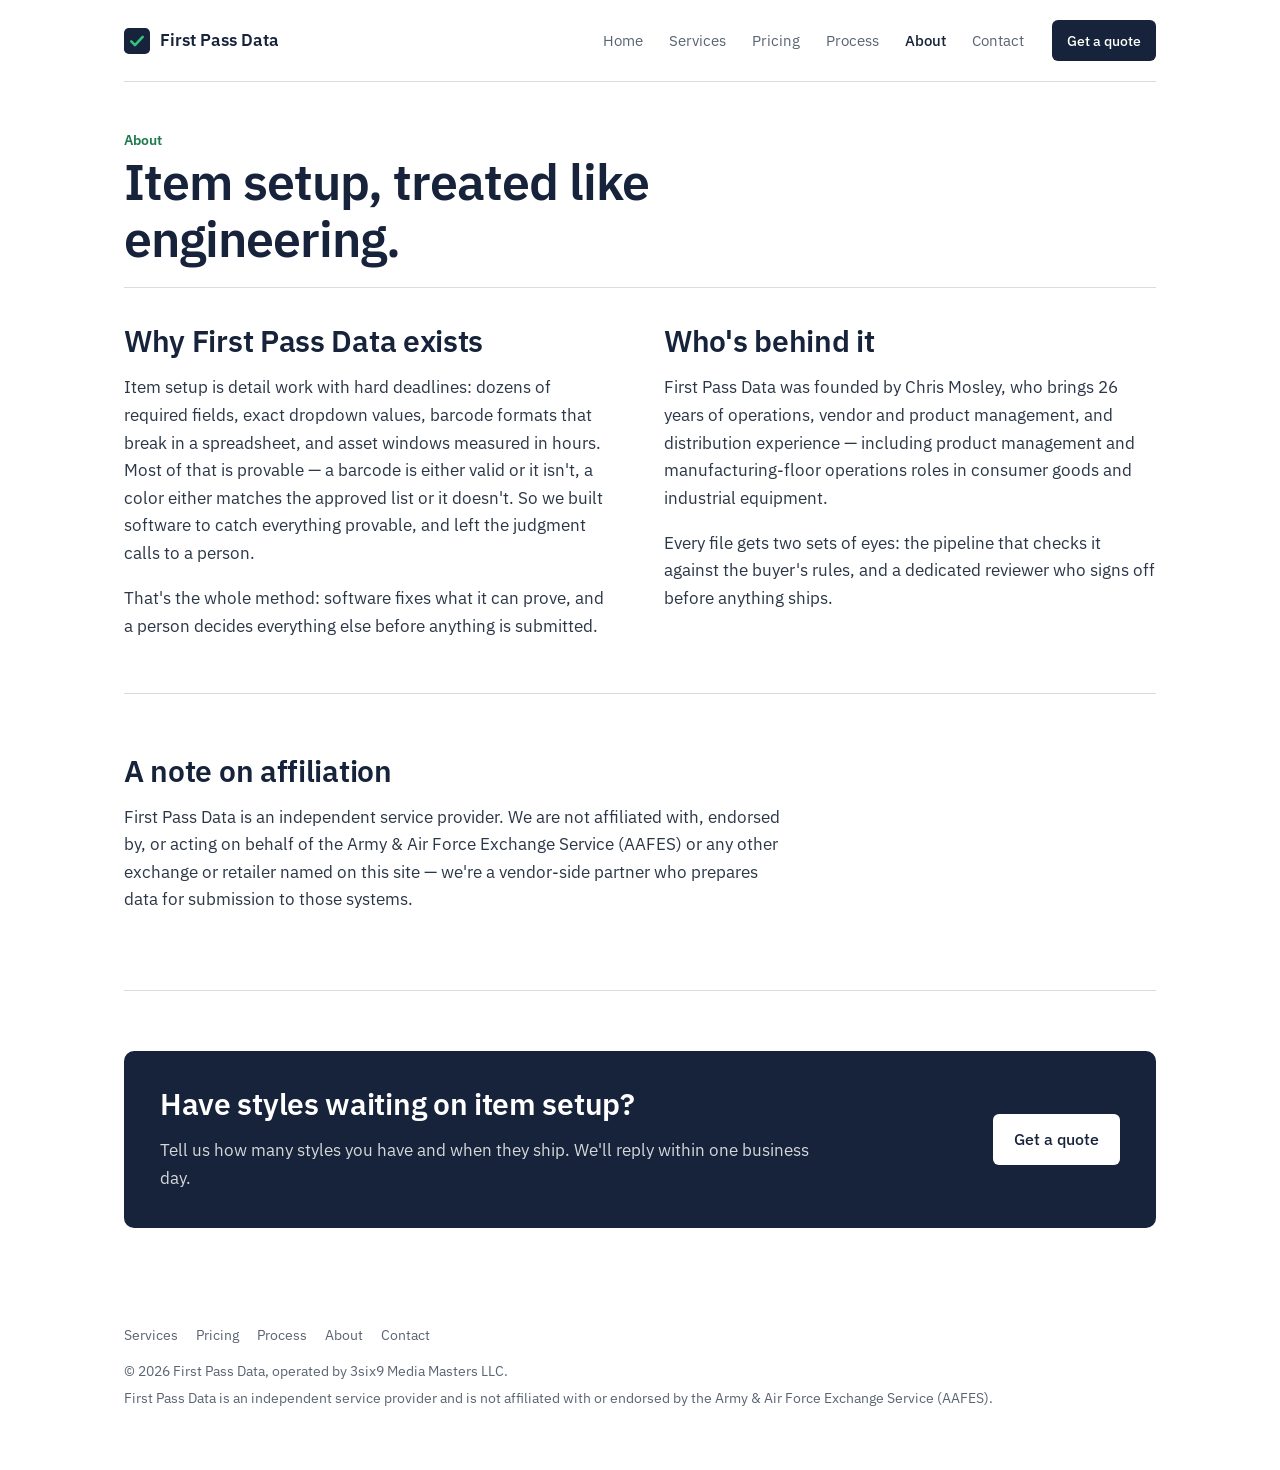
==== about.html @ 79eb2c35 "Add files via upload" ====
<!doctype html>
<html lang="en">
<head>
<meta charset="utf-8">
<meta name="viewport" content="width=device-width, initial-scale=1, viewport-fit=cover">
<title>About | First Pass Data</title>
<meta name="description" content="First Pass Data was founded on 26 years of operations and vendor management experience, treating item setup as an engineering problem: software catches what it can, a person reviews the rest.">
<link rel="canonical" href="https://firstpassdata.com/about.html">
<meta property="og:title" content="About — First Pass Data">
<meta property="og:description" content="Item setup is detail work with hard deadlines. We treat it as an engineering problem.">
<meta property="og:url" content="https://firstpassdata.com/about.html">
<meta property="og:type" content="website">
<link rel="icon" href="data:image/svg+xml,<svg xmlns='http://www.w3.org/2000/svg' viewBox='0 0 32 32'><rect width='32' height='32' rx='6' fill='%2316233A'/><path d='M9 16.5l4.5 4.5L23 11' stroke='%2334C27E' stroke-width='3.2' fill='none' stroke-linecap='round' stroke-linejoin='round'/></svg>">
<link rel="preconnect" href="https://fonts.googleapis.com">
<link rel="preconnect" href="https://fonts.gstatic.com" crossorigin>
<link href="https://fonts.googleapis.com/css2?family=IBM+Plex+Mono:wght@400;500&family=IBM+Plex+Sans:wght@400;500;600&display=swap" rel="stylesheet">
<link rel="stylesheet" href="style.css">
</head>
<body>
<div class="wrap">

<header class="site">
  <a class="logo" href="/" aria-label="First Pass Data home">
    <svg viewBox="0 0 32 32" aria-hidden="true"><rect width="32" height="32" rx="6" fill="#16233A"/><path d="M9 16.5l4.5 4.5L23 11" stroke="#34C27E" stroke-width="3.2" fill="none" stroke-linecap="round" stroke-linejoin="round"/></svg>
    First Pass Data
  </a>
  <nav class="primary" aria-label="Main">
    <a href="/">Home</a>
    <a href="/services.html">Services</a>
    <a href="/services.html#pricing">Pricing</a>
    <a href="/process.html">Process</a>
    <a href="/about.html" aria-current="page">About</a>
    <a href="/contact.html">Contact</a>
    <a class="btn primary small" href="/contact.html">Get a quote</a>
  </nav>
</header>
<nav class="mobile" aria-label="Mobile">
  <a href="/">Home</a>
  <a href="/services.html">Services</a>
    <a href="/services.html#pricing">Pricing</a>
  <a href="/process.html">Process</a>
  <a href="/about.html" aria-current="page">About</a>
  <a href="/contact.html">Contact</a>
</nav>

<main class="about">
<div class="page-head">
  <span class="eyebrow">About</span>
  <h1>Item setup, treated like engineering.</h1>
</div>

<section class="tight">
  <div class="split even">
    <div>
      <h2>Why First Pass Data exists</h2>
      <p>Item setup is detail work with hard deadlines: dozens of required fields, exact dropdown values, barcode formats that break in a spreadsheet, and asset windows measured in hours. Most of that is provable &mdash; a barcode is either valid or it isn't, a color either matches the approved list or it doesn't. So we built software to catch everything provable, and left the judgment calls to a person.</p>
      <p>That's the whole method: software fixes what it can prove, and a person decides everything else before anything is submitted.</p>
    </div>
    <div>
      <h2>Who's behind it</h2>
      <p>First Pass Data was founded by Chris Mosley, who brings 26 years of operations, vendor and product management, and distribution experience &mdash; including product management and manufacturing-floor operations roles in consumer goods and industrial equipment.</p>
      <p>Every file gets two sets of eyes: the pipeline that checks it against the buyer's rules, and a dedicated reviewer who signs off before anything ships.</p>
    </div>
  </div>
</section>

<section>
  <h2>A note on affiliation</h2>
  <p>First Pass Data is an independent service provider. We are not affiliated with, endorsed by, or acting on behalf of the Army &amp; Air Force Exchange Service (AAFES) or any other exchange or retailer named on this site &mdash; we're a vendor-side partner who prepares data for submission to those systems.</p>
</section>

<section aria-label="Get started">
  <div class="band">
    <div>
      <h2>Have styles waiting on item setup?</h2>
      <p>Tell us how many styles you have and when they ship. We'll reply within one business day.</p>
    </div>
    <a class="btn primary" href="/contact.html">Get a quote</a>
  </div>
</section>
</main>

<footer>
  <nav class="fnav" aria-label="Footer">
    <a href="/services.html">Services</a>
    <a href="/services.html#pricing">Pricing</a>
    <a href="/process.html">Process</a>
    <a href="/about.html">About</a>
    <a href="/contact.html">Contact</a>
  </nav>
  <p>&copy; 2026 First Pass Data, operated by 3six9 Media Masters LLC.</p>
  <p>First Pass Data is an independent service provider and is not affiliated with or endorsed by the Army &amp; Air Force Exchange Service (AAFES).</p>
</footer>

</div>
</body>
</html>
---- style.css ----
:root{
  --ink:#16233A; --text:#2B3647; --muted:#5A6472; --rule:#D9DDE3;
  --paper:#FFFFFF; --panel:#F3F5F7; --pass:#1F7A4D; --pass-bg:#E6F2EB;
  --flag:#9A5B0B; --flag-bg:#FBF0DC; --link:#1D4E89;
  --sans:"IBM Plex Sans",-apple-system,"Segoe UI",Roboto,Arial,sans-serif;
  --mono:"IBM Plex Mono",ui-monospace,Consolas,"Courier New",monospace;
  box-sizing:border-box;
  padding-top:env(safe-area-inset-top,0px);
  padding-bottom:env(safe-area-inset-bottom,0px);
}
@media (prefers-color-scheme:dark){
  :root:not([data-theme="light"]){
    --ink:#E8EDF4; --text:#C9D1DC; --muted:#93A0B0; --rule:#2C3746;
    --paper:#0F1722; --panel:#162131; --pass:#5CC98F; --pass-bg:#16332A;
    --flag:#E8B061; --flag-bg:#33291A; --link:#8DB8EA;
  }
}
:root[data-theme="dark"]{
  --ink:#E8EDF4; --text:#C9D1DC; --muted:#93A0B0; --rule:#2C3746;
  --paper:#0F1722; --panel:#162131; --pass:#5CC98F; --pass-bg:#16332A;
  --flag:#E8B061; --flag-bg:#33291A; --link:#8DB8EA;
}
*,*::before,*::after{box-sizing:inherit}
html{scroll-padding-top:64px}
body{margin:0;background:var(--paper);color:var(--text);font:400 1.0625rem/1.6 var(--sans);-webkit-font-smoothing:antialiased}
a{color:var(--link)}
a:focus-visible,.btn:focus-visible,summary:focus-visible{outline:3px solid var(--link);outline-offset:3px;border-radius:4px}
.wrap{max-width:1080px;margin:0 auto;padding:0 24px}

/* header / nav */
header.site{display:flex;justify-content:space-between;align-items:center;padding:20px 0;position:sticky;top:0;background:var(--paper);z-index:10;border-bottom:1px solid var(--rule)}
.logo{display:flex;align-items:center;gap:10px;color:var(--ink);text-decoration:none;font-weight:600;font-size:1.05rem}
.logo svg{width:26px;height:26px;flex:none}
nav.primary{display:flex;align-items:center;gap:26px}
nav.primary a{color:var(--muted);text-decoration:none;font-size:.95rem}
nav.primary a:hover{color:var(--ink)}
nav.primary a[aria-current="page"]{color:var(--ink);font-weight:500}
nav.primary .btn{margin-left:2px}
nav.mobile{display:none}

h1,h2,h3{color:var(--ink);line-height:1.15;margin:0}
h1{font-size:clamp(2rem,4.6vw,3.1rem);font-weight:600;letter-spacing:-.02em;max-width:18ch}
h2{font-size:clamp(1.5rem,2.8vw,1.9rem);font-weight:600;letter-spacing:-.01em;margin-bottom:14px}
h3{font-size:1.08rem;font-weight:600;margin-bottom:6px}
p{margin:0 0 1em;max-width:66ch}
.lede{font-size:1.18rem;color:var(--muted);margin-top:18px;max-width:50ch}
.eyebrow{color:var(--pass);font-weight:600;font-size:.85rem;margin-bottom:10px}

.actions{display:flex;flex-wrap:wrap;gap:12px;margin-top:26px}
.btn{display:inline-block;padding:12px 20px;border-radius:6px;font-weight:500;text-decoration:none;font-size:1rem;border:1px solid transparent}
.btn.primary{background:var(--ink);color:var(--paper)}
.btn.primary:hover{opacity:.9}
.btn.quiet{color:var(--ink);border-color:var(--rule)}
.btn.quiet:hover{border-color:var(--muted)}
.btn.small{padding:8px 14px;font-size:.9rem}

/* hero */
.hero{display:grid;grid-template-columns:1fr 1.05fr;gap:48px;align-items:center;padding:44px 0 64px}
.page-head{padding:44px 0 20px;max-width:70ch}
.page-head h1{max-width:24ch}

/* specimen (the memorable proof element) */
.specimen{background:var(--panel);border:1px solid var(--rule);border-radius:10px;padding:18px 18px 14px;overflow-x:auto}
.specimen .cap{display:flex;justify-content:space-between;font-size:.85rem;color:var(--muted);margin-bottom:10px;gap:12px}
.specimen table{width:100%;border-collapse:collapse;font:400 .82rem/1.4 var(--mono);min-width:430px}
.specimen th{text-align:left;font:500 .78rem var(--sans);color:var(--muted);padding:6px 8px;border-bottom:1px solid var(--rule)}
.specimen td{padding:9px 8px;border-bottom:1px solid var(--rule);vertical-align:top;color:var(--ink)}
.specimen tr:last-child td{border-bottom:0}
.specimen .was{color:var(--muted);text-decoration:line-through;text-decoration-color:var(--muted)}
.tag{display:inline-block;font:500 .74rem var(--sans);padding:2px 8px;border-radius:99px;white-space:nowrap}
.tag.ok{background:var(--pass-bg);color:var(--pass)}
.tag.rev{background:var(--flag-bg);color:var(--flag)}
@media (prefers-reduced-motion:no-preference){
  .specimen tbody tr{opacity:0;animation:check .45s ease-out both}
  .specimen tbody tr:nth-child(1){animation-delay:.25s}
  .specimen tbody tr:nth-child(2){animation-delay:.55s}
  .specimen tbody tr:nth-child(3){animation-delay:.85s}
  .specimen tbody tr:nth-child(4){animation-delay:1.15s}
  .specimen tbody tr:nth-child(5){animation-delay:1.45s}
  @keyframes check{from{opacity:0;transform:translateX(-6px)}to{opacity:1;transform:none}}
}
.specimen .foot{font-size:.85rem;color:var(--muted);margin-top:10px}

section{padding:60px 0;border-top:1px solid var(--rule)}
section.tight{padding:36px 0}
.split{display:grid;grid-template-columns:1fr 1.4fr;gap:48px}
.split.even{grid-template-columns:1fr 1fr}

/* numbered steps (a real sequence, so numbering is earned) */
ol.steps{list-style:none;margin:0;padding:0;counter-reset:s;display:grid;gap:26px}
ol.steps li{counter-increment:s;display:grid;grid-template-columns:40px 1fr;gap:4px 14px}
ol.steps li::before{content:counter(s);grid-row:span 2;width:32px;height:32px;border-radius:50%;border:1.5px solid var(--ink);color:var(--ink);display:grid;place-items:center;font-weight:600;font-size:.92rem}
ol.steps p{margin:0;color:var(--muted)}

/* trust strip / stat cards */
.trust{display:grid;grid-template-columns:repeat(4,minmax(0,1fr));gap:22px;margin-top:8px}
.trust div{border-left:3px solid var(--pass);padding-left:14px}
.trust h3{font-size:.98rem}
.trust p{margin:0;color:var(--muted);font-size:.92rem}

.checks{display:grid;grid-template-columns:repeat(2,minmax(0,1fr));gap:18px 40px;margin-top:8px}
.checks div{border-left:3px solid var(--pass);padding-left:14px}
.checks p{margin:0;color:var(--muted);font-size:.98rem}

.terms{display:grid;grid-template-columns:repeat(3,minmax(0,1fr));gap:32px;margin-top:10px}
.terms p{color:var(--muted);font-size:.98rem;margin:0}

/* checklist ("what to send us") */
.checklist{list-style:none;margin:8px 0 0;padding:0;display:grid;gap:10px}
.checklist li{display:grid;grid-template-columns:20px 1fr;gap:10px;color:var(--text);font-size:.98rem}
.checklist li::before{content:"";width:20px;height:20px;border-radius:5px;border:1.5px solid var(--pass);margin-top:1px}

/* service blocks */
.service{padding:26px 0;border-top:1px solid var(--rule)}
.service:first-of-type{border-top:0;padding-top:0}
.service .kicker{font:500 .82rem var(--mono);color:var(--muted);margin-bottom:4px}

/* FAQ using native details/summary — accessible, no JS needed */
.faq{margin-top:8px}
.faq details{border-top:1px solid var(--rule);padding:16px 0}
.faq details:last-child{border-bottom:1px solid var(--rule)}
.faq summary{cursor:pointer;font-weight:500;color:var(--ink);font-size:1.02rem;list-style:none;display:flex;justify-content:space-between;gap:16px;align-items:baseline}
.faq summary::-webkit-details-marker{display:none}
.faq summary::after{content:"+";color:var(--muted);font-weight:400;font-size:1.2rem}
.faq details[open] summary::after{content:"\2212"}
.faq details p{margin-top:10px;color:var(--muted)}

.about p{font-size:1.08rem}
.contact-box{background:var(--panel);border-radius:10px;padding:40px;display:grid;grid-template-columns:1.3fr 1fr;gap:32px;align-items:center}
.contact-box .addr{font-size:1rem;line-height:1.9}
.contact-box .addr a{font-weight:500}

/* intake form */
.intake{display:grid;gap:16px;max-width:640px}
.intake .row2{display:grid;grid-template-columns:1fr 1fr;gap:16px}
.field{display:grid;gap:6px}
.field label{font-size:.9rem;font-weight:500;color:var(--ink)}
.field .hint{font-size:.82rem;color:var(--muted);font-weight:400}
.field input[type=text],.field input[type=email],.field select,.field textarea{
  font:400 1rem var(--sans);color:var(--text);background:var(--paper);
  border:1px solid var(--rule);border-radius:6px;padding:10px 12px;width:100%;
}
.field textarea{resize:vertical;min-height:80px}
.field input:focus,.field select:focus,.field textarea:focus{outline:2px solid var(--link);outline-offset:1px}
.hp{position:absolute;left:-9999px}
.notice{background:var(--pass-bg);color:var(--pass);border-radius:8px;padding:14px 16px;margin-bottom:20px;font-size:.95rem}
.subcta{color:var(--muted);font-size:.88rem;margin-top:8px}

.band{background:var(--ink);color:#fff;border-radius:10px;padding:36px;display:grid;grid-template-columns:1.3fr auto;gap:24px;align-items:center}
.band h2,.band p{color:#fff}
.band p{opacity:.82;margin:6px 0 0}
.band .btn.primary{background:#fff;color:var(--ink)}

footer{padding:36px 0 56px;color:var(--muted);font-size:.88rem}
footer .fnav{display:flex;gap:18px;margin-bottom:14px;flex-wrap:wrap}
footer .fnav a{color:var(--muted);text-decoration:none}
footer .fnav a:hover{color:var(--ink)}
footer p{max-width:none;margin:.3em 0}

@media (max-width:860px){
  .hero,.split,.split.even,.contact-box,.band{grid-template-columns:1fr;gap:32px}
  .intake .row2{grid-template-columns:1fr}
  .terms,.trust{grid-template-columns:1fr 1fr}
  .hero{padding-top:20px}
  nav.primary{display:none}
  nav.mobile{display:flex;gap:16px;overflow-x:auto;padding:0 0 14px;margin-top:-6px;border-bottom:1px solid var(--rule)}
  nav.mobile a{color:var(--muted);text-decoration:none;font-size:.92rem;white-space:nowrap;flex:none}
  nav.mobile a[aria-current="page"]{color:var(--ink);font-weight:500}
}
@media (max-width:560px){
  .checks,.terms,.trust{grid-template-columns:1fr}
  .contact-box{padding:26px}
  section{padding:44px 0}
}
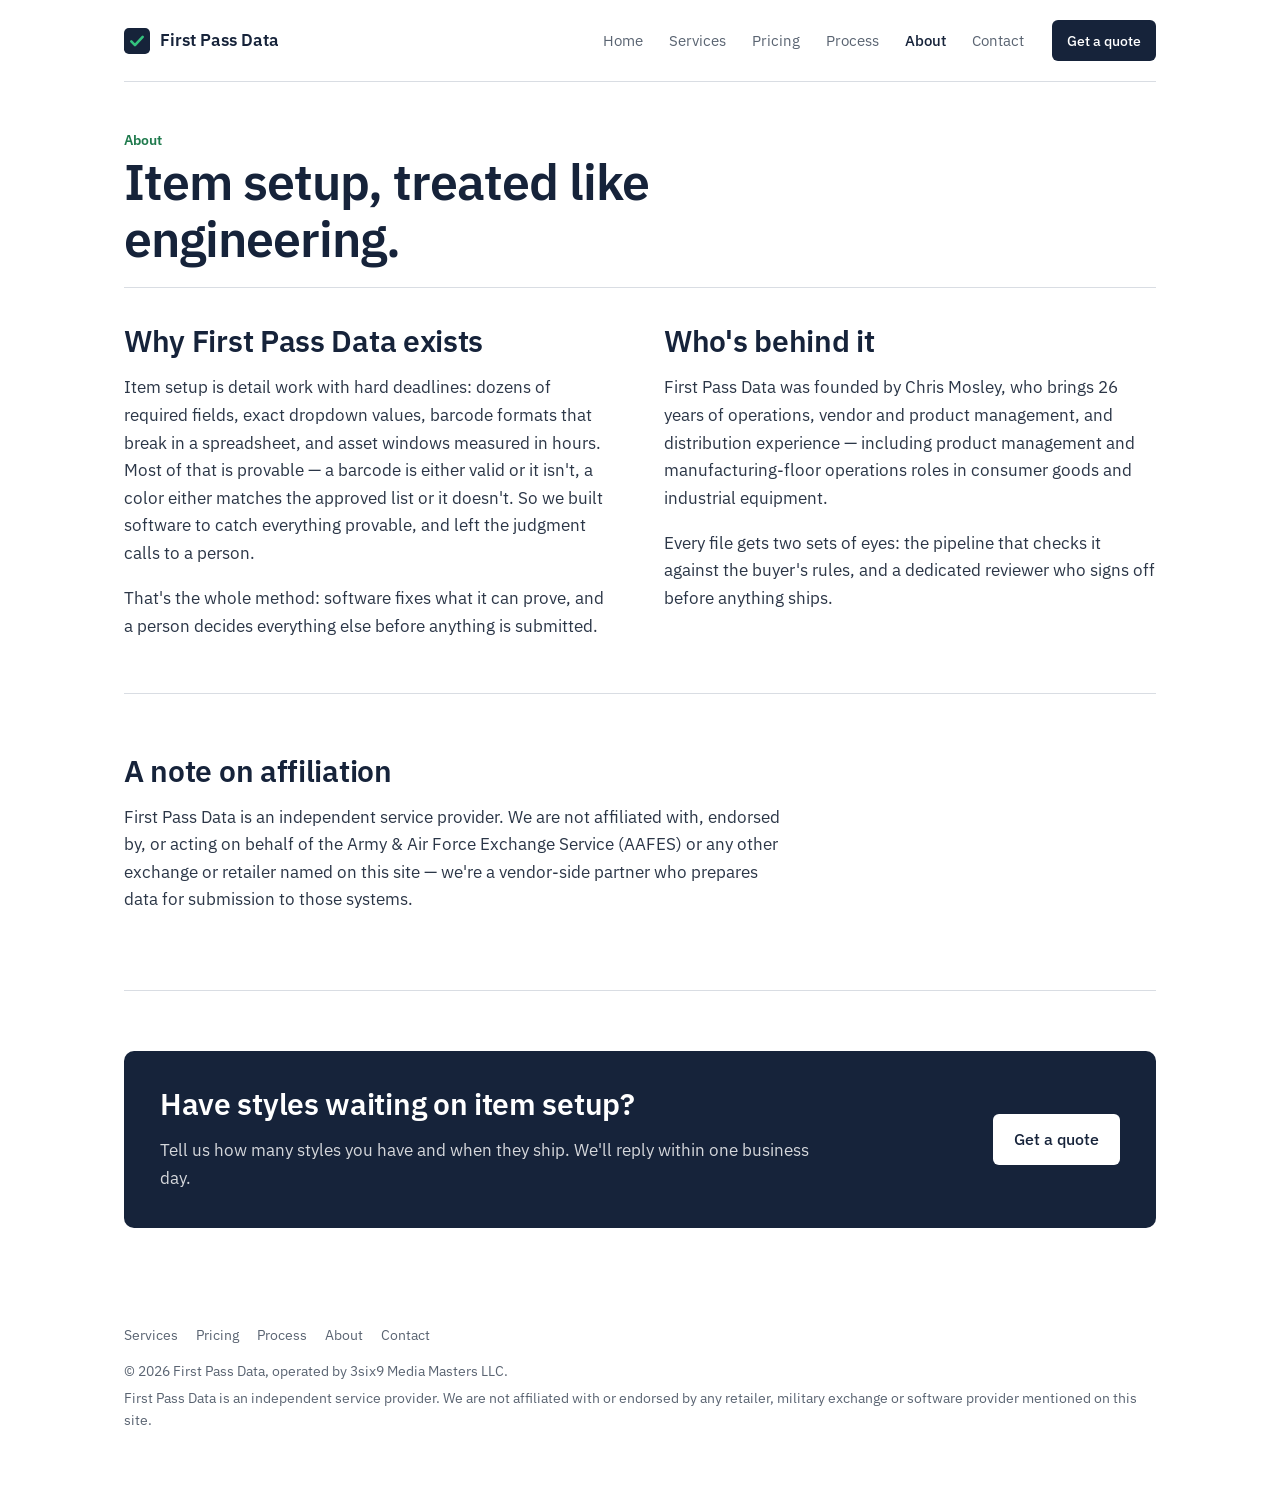
==== commit c0e16c76: "Update to footer" ====
--- a/about.html
+++ b/about.html
@@ -89,7 +89,7 @@
     <a href="/contact.html">Contact</a>
   </nav>
   <p>&copy; 2026 First Pass Data, operated by 3six9 Media Masters LLC.</p>
-  <p>First Pass Data is an independent service provider and is not affiliated with or endorsed by the Army &amp; Air Force Exchange Service (AAFES).</p>
+  <p>First Pass Data is an independent service provider. We are not affiliated with or endorsed by any retailer, military exchange or software provider mentioned on this site.</p>
 </footer>
 
 </div>
--- a/style.css
+++ b/style.css
@@ -70,15 +70,16 @@
 .tag{display:inline-block;font:500 .74rem var(--sans);padding:2px 8px;border-radius:99px;white-space:nowrap}
 .tag.ok{background:var(--pass-bg);color:var(--pass)}
 .tag.rev{background:var(--flag-bg);color:var(--flag)}
-@media (prefers-reduced-motion:no-preference){
-  .specimen tbody tr{opacity:0;animation:check .45s ease-out both}
-  .specimen tbody tr:nth-child(1){animation-delay:.25s}
-  .specimen tbody tr:nth-child(2){animation-delay:.55s}
-  .specimen tbody tr:nth-child(3){animation-delay:.85s}
-  .specimen tbody tr:nth-child(4){animation-delay:1.15s}
-  .specimen tbody tr:nth-child(5){animation-delay:1.45s}
-  @keyframes check{from{opacity:0;transform:translateX(-6px)}to{opacity:1;transform:none}}
-}
+/* hero check run: rows wait, get checked one at a time, then show the fix */
+.specimen tbody tr td{transition:background-color .25s,color .25s}
+.specimen tbody tr.queued td:nth-child(3){color:var(--muted)}
+.specimen tbody tr.queued .tag,.specimen tbody tr.checking .tag{visibility:hidden}
+.specimen tbody tr.checking td{background:var(--paper)}
+.specimen tbody tr.checking td:first-child{box-shadow:inset 3px 0 0 var(--link)}
+.specimen tbody tr.done .tag{animation:stamp .3s ease-out}
+@keyframes stamp{from{transform:scale(.8);opacity:0}to{transform:none;opacity:1}}
+.run-status{display:flex;justify-content:space-between;align-items:baseline;gap:12px;font-size:.85rem;color:var(--ink);margin-top:10px;min-height:1.4em}
+.linkbtn{background:none;border:0;padding:0;font:inherit;font-size:.85rem;color:var(--link);text-decoration:underline;cursor:pointer}
 .specimen .foot{font-size:.85rem;color:var(--muted);margin-top:10px}
 
 section{padding:60px 0;border-top:1px solid var(--rule)}
@@ -113,7 +114,6 @@
 /* service blocks */
 .service{padding:26px 0;border-top:1px solid var(--rule)}
 .service:first-of-type{border-top:0;padding-top:0}
-.service .kicker{font:500 .82rem var(--mono);color:var(--muted);margin-bottom:4px}
 
 /* FAQ using native details/summary — accessible, no JS needed */
 .faq{margin-top:8px}
@@ -136,6 +136,12 @@
 .field{display:grid;gap:6px}
 .field label{font-size:.9rem;font-weight:500;color:var(--ink)}
 .field .hint{font-size:.82rem;color:var(--muted);font-weight:400}
+.field .note{font-size:.82rem;color:var(--muted);margin:0;line-height:1.4}
+.alt-contact{margin-top:22px;padding:16px 18px;border:1px solid var(--rule);border-radius:8px;font-size:.93rem}
+.alt-contact p{margin:0 0 8px}
+.alt-contact p:last-child{margin-bottom:0}
+.notice p{margin:0 0 6px}
+.notice p:last-child{margin-bottom:0}
 .field input[type=text],.field input[type=email],.field select,.field textarea{
   font:400 1rem var(--sans);color:var(--text);background:var(--paper);
   border:1px solid var(--rule);border-radius:6px;padding:10px 12px;width:100%;
@@ -146,10 +152,10 @@
 .notice{background:var(--pass-bg);color:var(--pass);border-radius:8px;padding:14px 16px;margin-bottom:20px;font-size:.95rem}
 .subcta{color:var(--muted);font-size:.88rem;margin-top:8px}
 
-.band{background:var(--ink);color:#fff;border-radius:10px;padding:36px;display:grid;grid-template-columns:1.3fr auto;gap:24px;align-items:center}
+.band{background:#16233A;color:#fff;border-radius:10px;padding:36px;display:grid;grid-template-columns:1.3fr auto;gap:24px;align-items:center}
 .band h2,.band p{color:#fff}
 .band p{opacity:.82;margin:6px 0 0}
-.band .btn.primary{background:#fff;color:var(--ink)}
+.band .btn.primary{background:#fff;color:#16233A}
 
 footer{padding:36px 0 56px;color:var(--muted);font-size:.88rem}
 footer .fnav{display:flex;gap:18px;margin-bottom:14px;flex-wrap:wrap}
@@ -172,3 +178,110 @@
   .contact-box{padding:26px}
   section{padding:44px 0}
 }
+
+/* barcode checker */
+.checker{background:var(--panel);border:1px solid var(--rule);border-radius:10px;padding:18px}
+.checker label{display:block;font-weight:500;font-size:.92rem;color:var(--ink);margin-bottom:6px}
+.checker textarea{width:100%;font:400 .9rem/1.5 var(--mono);color:var(--ink);background:var(--paper);border:1px solid var(--rule);border-radius:6px;padding:10px 12px;resize:vertical}
+.checker textarea:focus{outline:3px solid var(--link);outline-offset:1px}
+.checker-actions{display:flex;flex-wrap:wrap;align-items:center;gap:16px;margin-top:12px}
+.checker-sum{margin:18px 0 8px;font-weight:500;color:var(--ink)}
+.checker-table{overflow-x:auto;max-height:440px;overflow-y:auto;border-top:1px solid var(--rule)}
+.checker table{width:100%;border-collapse:collapse;font:400 .82rem/1.4 var(--mono);min-width:420px}
+.checker th{text-align:left;font:500 .78rem var(--sans);color:var(--muted);padding:6px 8px;border-bottom:1px solid var(--rule);position:sticky;top:0;background:var(--panel)}
+.checker td{padding:8px;border-bottom:1px solid var(--rule);vertical-align:top;color:var(--ink)}
+.checker td.was{color:var(--muted)}
+.checker .tag{white-space:normal}
+.checker-cta{margin:14px 0 0;font-size:.95rem}
+.muted-note{color:var(--muted);font-size:.9rem}
+button.btn{cursor:pointer;font-family:inherit}
+button.btn.quiet{background:transparent}
+.checker td:not(:last-child){white-space:nowrap}
+.checker .tag{border-radius:6px}
+.split>*,.hero>*{min-width:0}
+
+/* services: each service shows a small proof beside it */
+.service{display:grid;grid-template-columns:1fr 1.05fr;gap:40px;align-items:start}
+.service .svc-text h2{margin-top:0}
+.proof.specimen{margin:0;padding:14px 14px 8px}
+.proof.specimen table{min-width:360px}
+
+/* process: one example batch moving through the steps */
+.example-note{color:var(--muted);font-size:.95rem;margin:0 0 22px}
+ol.steps.worked li{grid-template-rows:auto 1fr;grid-template-columns:40px 1fr minmax(240px,300px);gap:4px 14px 4px 32px;column-gap:28px}
+ol.steps.worked .ledger{grid-column:3;grid-row:1 / span 2}
+.ledger .bar{display:flex;height:10px;border-radius:5px;overflow:hidden;background:var(--rule)}
+.ledger .bar span{display:block;height:100%}
+.b-done{background:var(--pass)}
+.b-open{background:var(--flag)}
+.b-todo{background:var(--rule)}
+.ledger .keys{display:flex;flex-wrap:wrap;gap:4px 14px;margin:8px 0 4px;font:500 .82rem var(--mono);color:var(--ink)}
+.ledger .k.done{color:var(--pass)}
+.ledger .k.open{color:var(--flag)}
+.ledger .k.todo{color:var(--muted)}
+.ledger p{margin:0;font-size:.9rem;color:var(--muted)}
+@media (max-width:820px){
+  .service{grid-template-columns:1fr;gap:18px}
+  ol.steps.worked li{grid-template-columns:40px 1fr}
+  ol.steps.worked .ledger{grid-column:2;grid-row:auto;margin-top:10px}
+}
+
+/* hero: give the check table more room so it fits without scrolling */
+.hero{grid-template-columns:minmax(0,.82fr) minmax(0,1.18fr);gap:40px}
+.specimen{padding:18px 16px 14px}
+.specimen table{min-width:0}
+.specimen td,.specimen th{padding-left:6px;padding-right:6px}
+.specimen td:last-child{white-space:nowrap}
+@media (max-width:860px){ .specimen table{min-width:430px} }
+@media (min-width:861px) and (max-width:1100px){ .specimen td:last-child{white-space:normal} .specimen .tag{white-space:normal;border-radius:6px} }
+
+/* sample validation report */
+.report-note{color:var(--muted);font-size:.92rem;margin-top:10px}
+.report{border:1px solid var(--rule);border-radius:10px;padding:28px 32px;margin:8px 0 48px;background:var(--panel)}
+.report-top{display:flex;justify-content:space-between;align-items:flex-start;gap:16px;border-bottom:2px solid var(--ink);padding-bottom:14px}
+.report-top h2{margin:0}
+.report-sub{margin:4px 0 0;color:var(--muted)}
+.report-meta{display:grid;grid-template-columns:repeat(auto-fit,minmax(170px,1fr));gap:12px 24px;margin:18px 0 6px}
+.report-meta dt{font-size:.8rem;color:var(--muted)}
+.report-meta dd{margin:2px 0 0;color:var(--ink);font-size:.95rem}
+.mono{font-family:var(--mono);font-size:.88em}
+.r-sec{border-top:1px solid var(--rule);padding:22px 0 6px}
+.r-sec:first-of-type{border-top:0}
+.r-sec h3{margin:0 0 12px;font-size:1.08rem}
+.r-count{font-weight:400;color:var(--muted);font-size:.88rem;margin-left:8px}
+.r-big{font-size:1.1rem;color:var(--ink);margin:0 0 10px}
+.r-result .bar{display:flex;height:10px;border-radius:5px;overflow:hidden;background:var(--rule);max-width:520px}
+.r-counts{max-width:520px;margin-top:14px}
+.r-scroll{overflow-x:auto}
+.r-table{width:100%;border-collapse:collapse;font-size:.9rem}
+.r-table th{text-align:left;font-weight:500;font-size:.8rem;color:var(--muted);padding:6px 10px;border-bottom:1px solid var(--rule);vertical-align:bottom}
+.r-table td{padding:8px 10px;border-bottom:1px solid var(--rule);color:var(--ink);vertical-align:top}
+.r-table .num{text-align:right;font-family:var(--mono);font-size:.86rem;white-space:nowrap}
+.r-table.mono-cells td{font-family:var(--mono);font-size:.8rem;white-space:nowrap}
+.r-table.mono-cells td:last-child{font-family:var(--sans)}
+.r-table .was{color:var(--muted)}
+.r-time td:first-child{width:170px;color:var(--muted);white-space:nowrap}
+.r-foot{color:var(--muted);font-size:.88rem;margin:10px 0 0}
+.r-foot.top{margin:-4px 0 10px}
+.tag.you{background:var(--rule);color:var(--ink)}
+.r-questions{margin:0;padding-left:20px}
+.r-questions li{margin-bottom:12px}
+.r-questions p{margin:0}
+.r-questions .q{color:var(--ink)}
+.r-questions .a{color:var(--pass);font-size:.92rem;margin-top:2px}
+.r-sign{border-top:2px solid var(--ink);margin-top:18px;padding-top:12px;font-size:.9rem;color:var(--muted)}
+.r-sign p{margin:0}
+@media (max-width:560px){ .report{padding:20px 16px} }
+@media print{
+  header.site,nav.mobile,footer,.no-print,.page-head .lede,[aria-label="Get started"]{display:none!important}
+  .report{border:0;padding:0;background:#fff}
+  body{background:#fff}
+}
+.report-meta dd{overflow-wrap:anywhere}
+.r-table th.num{font-family:var(--sans);font-size:.8rem;text-align:right}
+@media print{
+  :root,:root:not([data-theme="light"]){--ink:#16233A;--text:#2B3647;--muted:#5A6472;--rule:#D9DDE3;--paper:#fff;--panel:#fff;--pass:#1F7A4D;--pass-bg:#E6F2EB;--flag:#9A5B0B;--flag-bg:#FBF0DC;--link:#1D4E89}
+  .page-head{padding-top:0}
+  .r-sec{break-inside:avoid}
+  *{-webkit-print-color-adjust:exact;print-color-adjust:exact}
+}
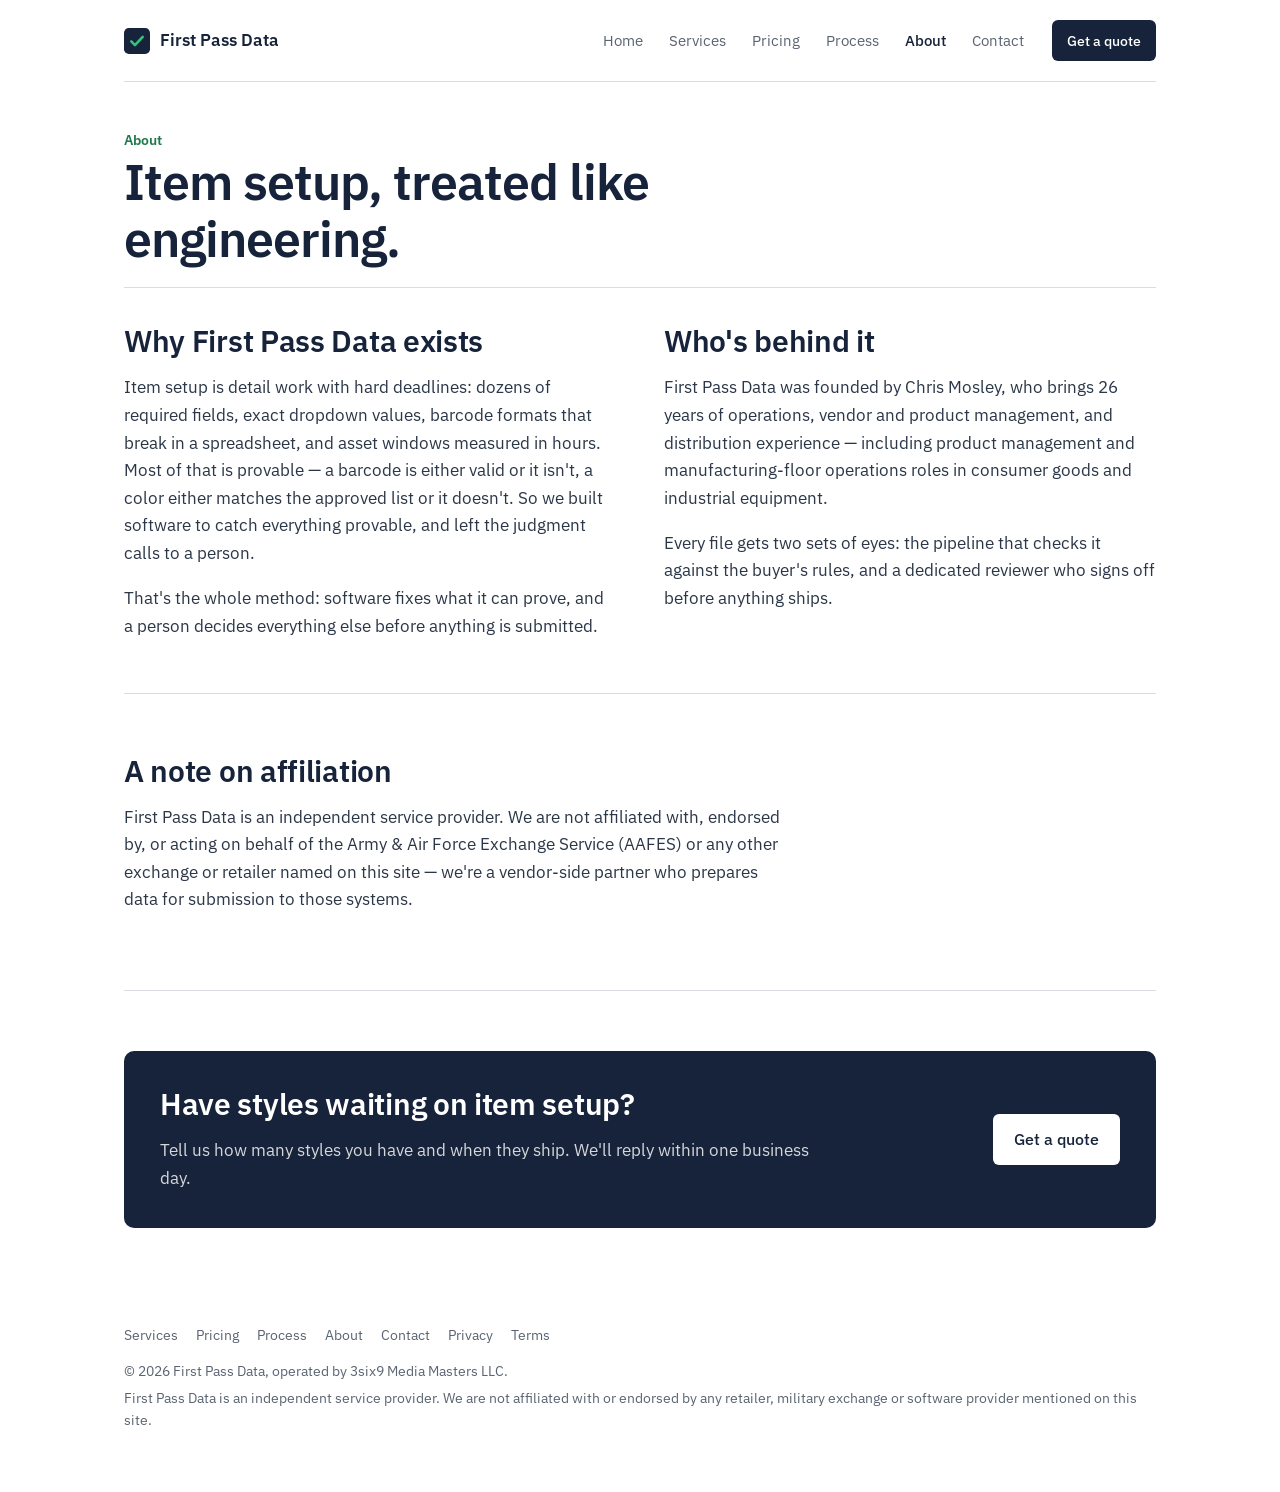
==== commit 181c3a6f: "Privacy and Terms pages, linked in every footer Stripe shows a business's policy links on its paymen" ====
--- a/about.html
+++ b/about.html
@@ -87,6 +87,8 @@
     <a href="/process.html">Process</a>
     <a href="/about.html">About</a>
     <a href="/contact.html">Contact</a>
+    <a href="/privacy.html">Privacy</a>
+    <a href="/terms.html">Terms</a>
   </nav>
   <p>&copy; 2026 First Pass Data, operated by 3six9 Media Masters LLC.</p>
   <p>First Pass Data is an independent service provider. We are not affiliated with or endorsed by any retailer, military exchange or software provider mentioned on this site.</p>
--- a/style.css
+++ b/style.css
@@ -105,6 +105,7 @@
 
 .terms{display:grid;grid-template-columns:repeat(3,minmax(0,1fr));gap:32px;margin-top:10px}
 .terms p{color:var(--muted);font-size:.98rem;margin:0}
+.fine{color:var(--muted);font-size:.92rem;max-width:72ch}
 
 /* checklist ("what to send us") */
 .checklist{list-style:none;margin:8px 0 0;padding:0;display:grid;gap:10px}
@@ -126,6 +127,7 @@
 .faq details p{margin-top:10px;color:var(--muted)}
 
 .about p{font-size:1.08rem}
+.policy ul{max-width:66ch;padding-left:1.2em} .policy li{margin-bottom:.5em}
 .contact-box{background:var(--panel);border-radius:10px;padding:40px;display:grid;grid-template-columns:1.3fr 1fr;gap:32px;align-items:center}
 .contact-box .addr{font-size:1rem;line-height:1.9}
 .contact-box .addr a{font-weight:500}
@@ -133,7 +135,12 @@
 /* intake form */
 .intake{display:grid;gap:16px;max-width:640px}
 .intake .row2{display:grid;grid-template-columns:1fr 1fr;gap:16px}
-.field{display:grid;gap:6px}
+.intake .sec{border:1px solid var(--rule);border-radius:10px;padding:16px 18px 18px;margin:0;display:grid;gap:14px;min-width:0}
+.intake .sec legend{font-weight:600;color:var(--ink);padding:0 6px;font-size:1rem}
+.intake .sec legend span{display:inline-grid;place-items:center;width:22px;height:22px;border-radius:50%;
+  background:var(--pass-bg);color:var(--pass);font-size:.8rem;margin-right:6px}
+.intake .sec > .note{font-size:.82rem;color:var(--muted);margin:-6px 0 0;line-height:1.4}
+.field{display:grid;gap:6px;align-content:start}
 .field label{font-size:.9rem;font-weight:500;color:var(--ink)}
 .field .hint{font-size:.82rem;color:var(--muted);font-weight:400}
 .field .note{font-size:.82rem;color:var(--muted);margin:0;line-height:1.4}
@@ -147,6 +154,10 @@
   border:1px solid var(--rule);border-radius:6px;padding:10px 12px;width:100%;
 }
 .field textarea{resize:vertical;min-height:80px}
+.field .checks{display:grid;grid-template-columns:1fr;gap:6px;margin:2px 0 0}
+.field .checks label{display:flex;gap:8px;align-items:flex-start;font-weight:400;color:var(--text);cursor:pointer}
+.field .checks input{margin-top:3px;accent-color:var(--pass)}
+.field .err{font-size:.85rem;color:var(--flag);background:var(--flag-bg);border-radius:6px;padding:6px 10px;margin:0}
 .field input:focus,.field select:focus,.field textarea:focus{outline:2px solid var(--link);outline-offset:1px}
 .hp{position:absolute;left:-9999px}
 .notice{background:var(--pass-bg);color:var(--pass);border-radius:8px;padding:14px 16px;margin-bottom:20px;font-size:.95rem}
@@ -227,7 +238,7 @@
 }
 
 /* hero: give the check table more room so it fits without scrolling */
-.hero{grid-template-columns:minmax(0,.82fr) minmax(0,1.18fr);gap:40px}
+@media (min-width:861px){ .hero{grid-template-columns:minmax(0,.82fr) minmax(0,1.18fr);gap:40px} }
 .specimen{padding:18px 16px 14px}
 .specimen table{min-width:0}
 .specimen td,.specimen th{padding-left:6px;padding-right:6px}
@@ -285,3 +296,8 @@
   .r-sec{break-inside:avoid}
   *{-webkit-print-color-adjust:exact;print-color-adjust:exact}
 }
+/* mobile menu: hide the scrollbar and fit all links on common phone widths */
+nav.mobile{scrollbar-width:none}
+nav.mobile::-webkit-scrollbar{display:none}
+@media (max-width:420px){ nav.mobile{gap:12px} nav.mobile a{font-size:.86rem} }
+@media (max-width:860px){ .hero .specimen{margin:0;width:auto;max-width:none} nav.mobile{margin-top:8px} }
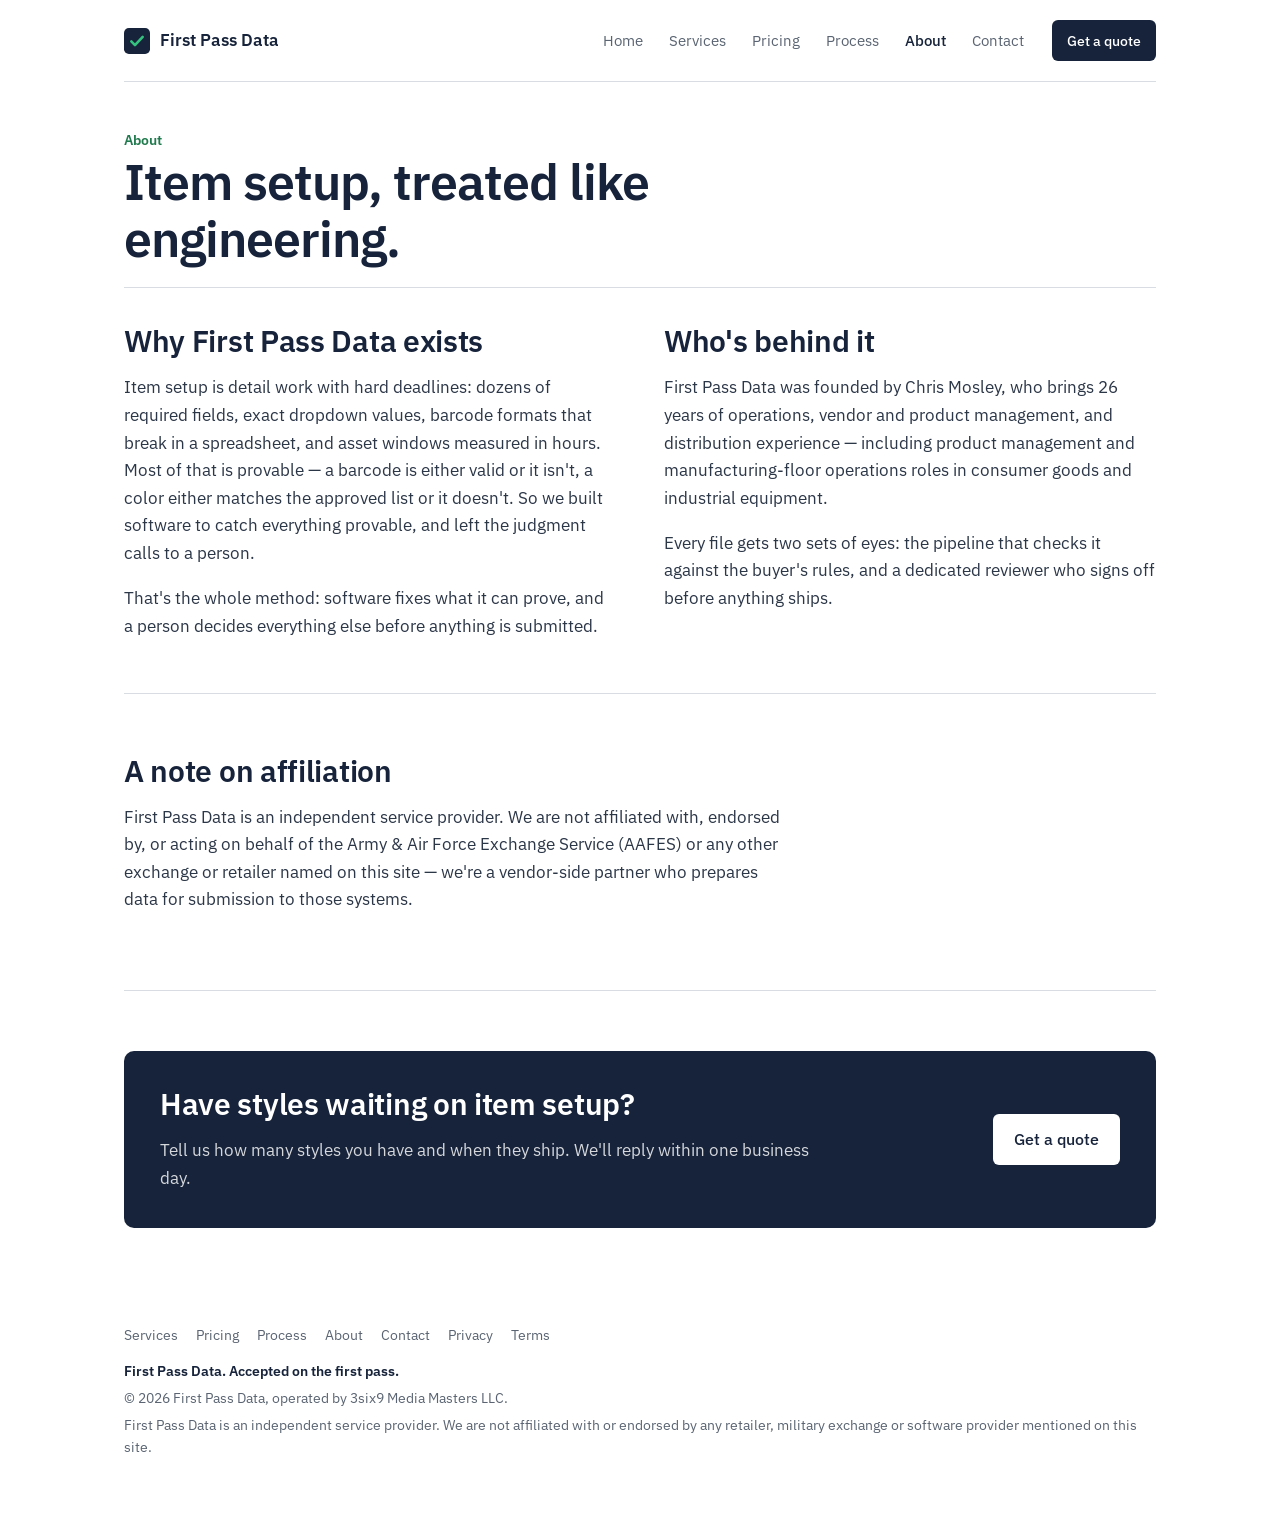
==== commit fce92be5: "Tagline "Accepted on the first pass." in every page's footer Co-Authored-By: Claude Opus 5.5 <norepl" ====
--- a/about.html
+++ b/about.html
@@ -90,6 +90,7 @@
     <a href="/privacy.html">Privacy</a>
     <a href="/terms.html">Terms</a>
   </nav>
+  <p class="tagline">First Pass Data. Accepted on the first pass.</p>
   <p>&copy; 2026 First Pass Data, operated by 3six9 Media Masters LLC.</p>
   <p>First Pass Data is an independent service provider. We are not affiliated with or endorsed by any retailer, military exchange or software provider mentioned on this site.</p>
 </footer>
--- a/style.css
+++ b/style.css
@@ -173,6 +173,7 @@
 footer .fnav a{color:var(--muted);text-decoration:none}
 footer .fnav a:hover{color:var(--ink)}
 footer p{max-width:none;margin:.3em 0}
+footer .tagline{color:var(--ink);font-weight:600}
 
 @media (max-width:860px){
   .hero,.split,.split.even,.contact-box,.band{grid-template-columns:1fr;gap:32px}
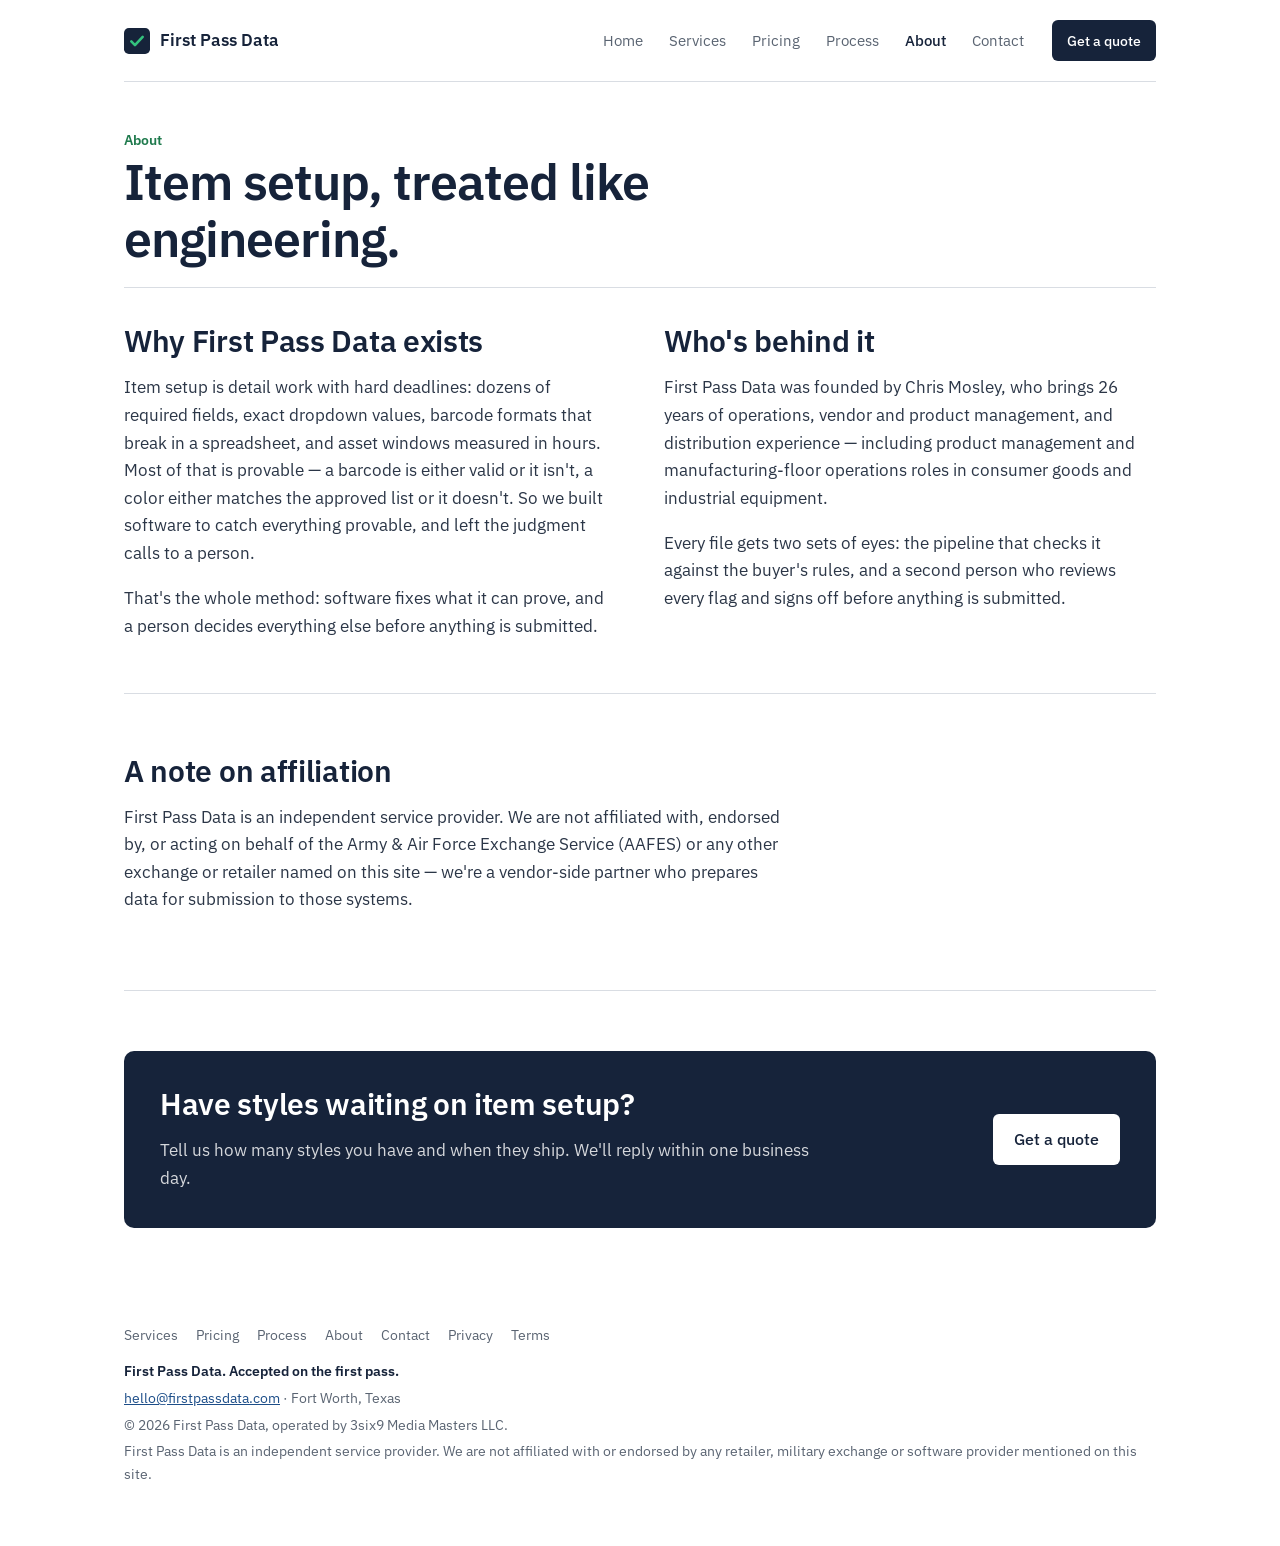
==== commit 86e40e9d: "Match the site to the app's quote and SOW (Oct 19 audit) Must fix: Privacy no longer says "call us" " ====
--- a/about.html
+++ b/about.html
@@ -17,6 +17,7 @@
 <link rel="stylesheet" href="style.css">
 </head>
 <body>
+<a class="skip" href="#main">Skip to content</a>
 <div class="wrap">
 
 <header class="site">
@@ -43,7 +44,7 @@
   <a href="/contact.html">Contact</a>
 </nav>
 
-<main class="about">
+<main id="main" class="about">
 <div class="page-head">
   <span class="eyebrow">About</span>
   <h1>Item setup, treated like engineering.</h1>
@@ -59,7 +60,7 @@
     <div>
       <h2>Who's behind it</h2>
       <p>First Pass Data was founded by Chris Mosley, who brings 26 years of operations, vendor and product management, and distribution experience &mdash; including product management and manufacturing-floor operations roles in consumer goods and industrial equipment.</p>
-      <p>Every file gets two sets of eyes: the pipeline that checks it against the buyer's rules, and a dedicated reviewer who signs off before anything ships.</p>
+      <p>Every file gets two sets of eyes: the pipeline that checks it against the buyer's rules, and a second person who reviews every flag and signs off before anything is submitted.</p>
     </div>
   </div>
 </section>
@@ -91,6 +92,7 @@
     <a href="/terms.html">Terms</a>
   </nav>
   <p class="tagline">First Pass Data. Accepted on the first pass.</p>
+  <p><a href="mailto:hello@firstpassdata.com">hello@firstpassdata.com</a> &middot; Fort Worth, Texas</p>
   <p>&copy; 2026 First Pass Data, operated by 3six9 Media Masters LLC.</p>
   <p>First Pass Data is an independent service provider. We are not affiliated with or endorsed by any retailer, military exchange or software provider mentioned on this site.</p>
 </footer>
--- a/style.css
+++ b/style.css
@@ -106,6 +106,13 @@
 .terms{display:grid;grid-template-columns:repeat(3,minmax(0,1fr));gap:32px;margin-top:10px}
 .terms p{color:var(--muted);font-size:.98rem;margin:0}
 .fine{color:var(--muted);font-size:.92rem;max-width:72ch}
+.plans-wrap{overflow-x:auto;margin-top:8px}
+.plans{width:100%;border-collapse:collapse;min-width:600px;font-size:.95rem}
+.plans th,.plans td{text-align:left;padding:10px 12px;border-bottom:1px solid var(--rule);vertical-align:top}
+.plans thead th{color:var(--ink);font-weight:600;border-bottom:2px solid var(--ink)}
+.plans thead th span{display:block;font-weight:700;color:var(--pass)}
+.plans tbody th{color:var(--ink);font-weight:600;white-space:nowrap}
+.plans td{color:var(--muted)}
 
 /* checklist ("what to send us") */
 .checklist{list-style:none;margin:8px 0 0;padding:0;display:grid;gap:10px}
@@ -302,3 +309,5 @@
 nav.mobile::-webkit-scrollbar{display:none}
 @media (max-width:420px){ nav.mobile{gap:12px} nav.mobile a{font-size:.86rem} }
 @media (max-width:860px){ .hero .specimen{margin:0;width:auto;max-width:none} nav.mobile{margin-top:8px} }
+.skip{position:absolute;left:-9999px;top:8px;z-index:100;background:var(--paper);color:var(--ink);padding:8px 14px;outline:3px solid var(--link);border-radius:6px}
+.skip:focus{left:8px}
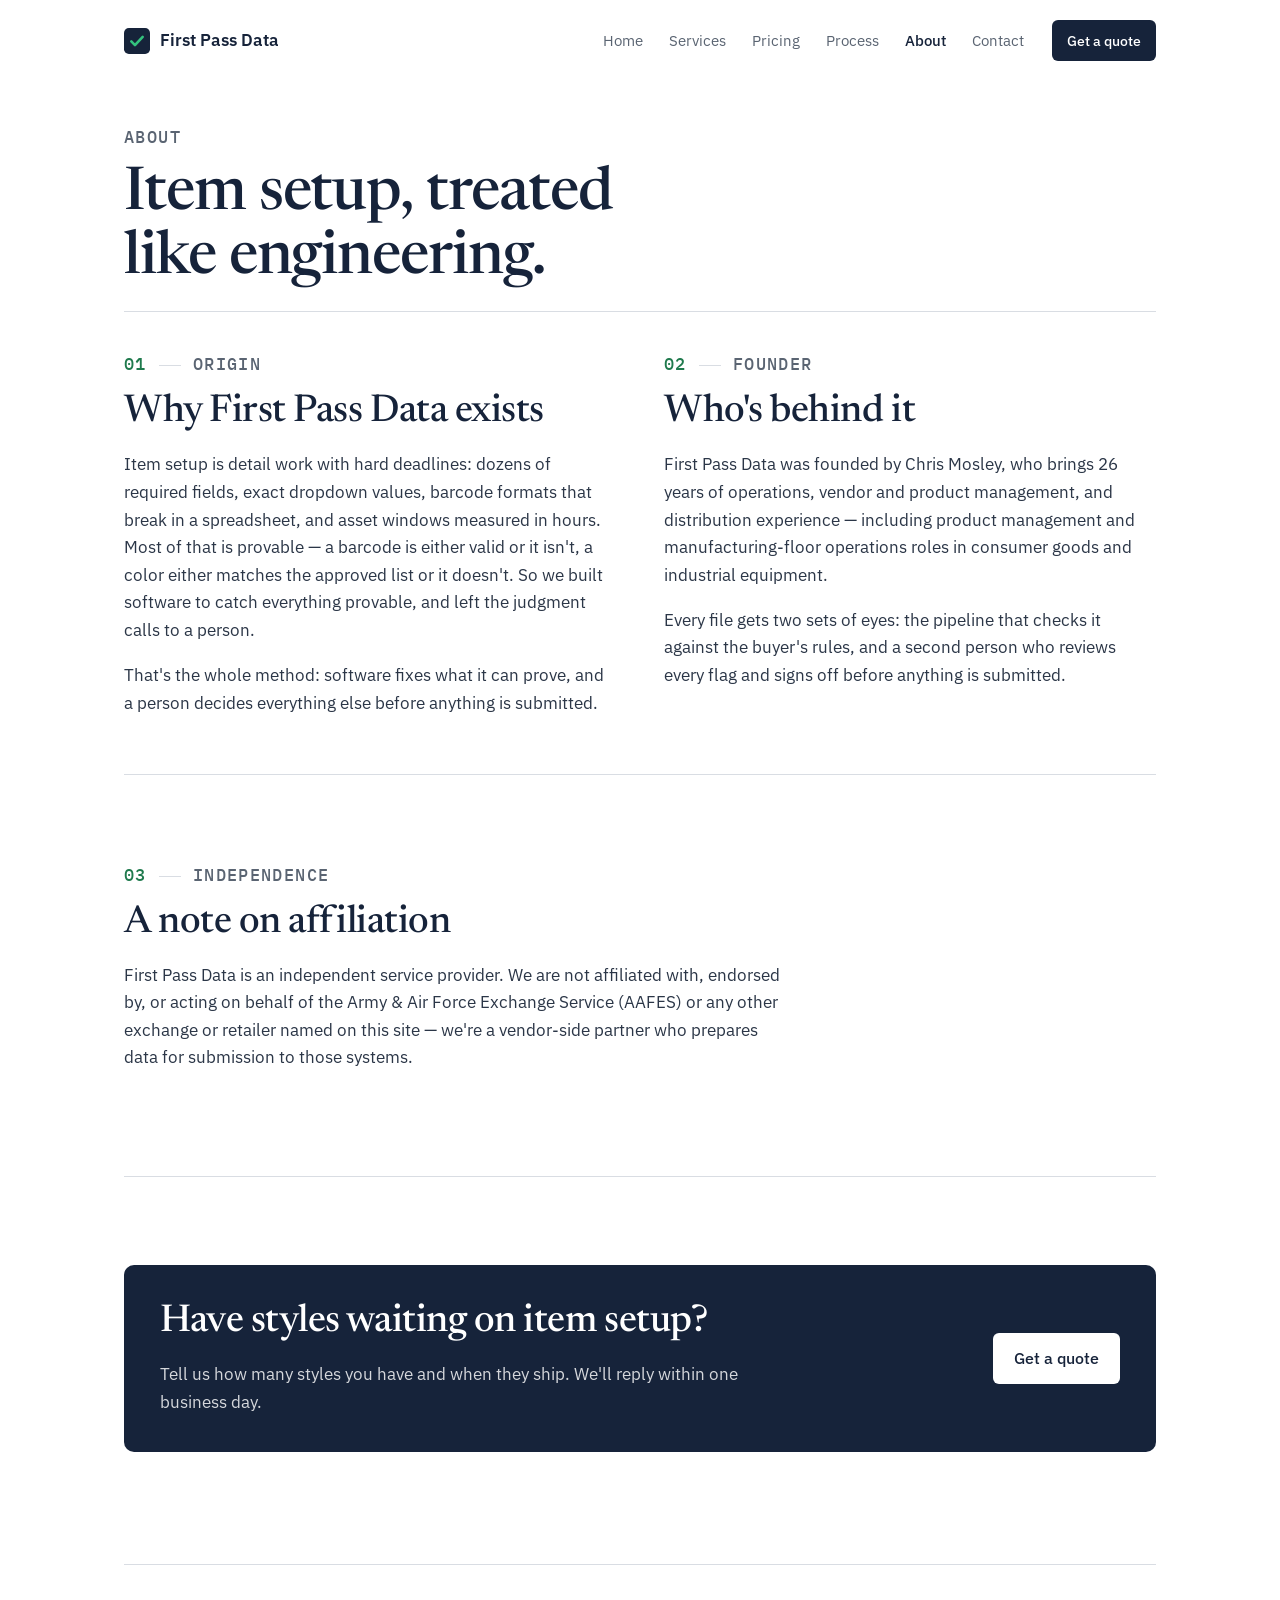
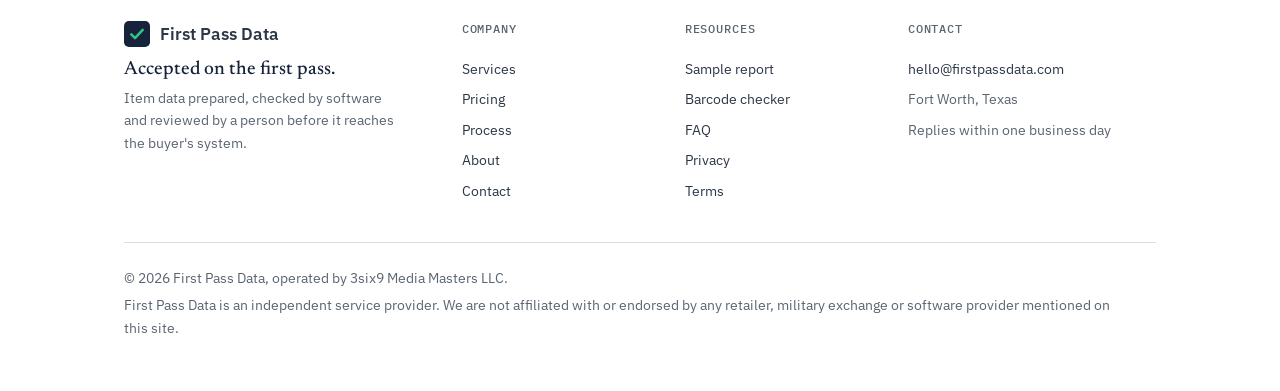
==== commit 7469cb54: "Premium redesign on current main Serif headlines, mono section labels, full-width console section fo" ====
--- a/about.html
+++ b/about.html
@@ -10,10 +10,15 @@
 <meta property="og:description" content="Item setup is detail work with hard deadlines. We treat it as an engineering problem.">
 <meta property="og:url" content="https://firstpassdata.com/about.html">
 <meta property="og:type" content="website">
+<meta property="og:image" content="https://firstpassdata.com/og-image.png">
+<meta property="og:image:width" content="1200">
+<meta property="og:image:height" content="630">
+<meta property="og:image:alt" content="First Pass Data: item setup that's accepted the first time.">
+<meta name="twitter:card" content="summary_large_image">
 <link rel="icon" href="data:image/svg+xml,<svg xmlns='http://www.w3.org/2000/svg' viewBox='0 0 32 32'><rect width='32' height='32' rx='6' fill='%2316233A'/><path d='M9 16.5l4.5 4.5L23 11' stroke='%2334C27E' stroke-width='3.2' fill='none' stroke-linecap='round' stroke-linejoin='round'/></svg>">
 <link rel="preconnect" href="https://fonts.googleapis.com">
 <link rel="preconnect" href="https://fonts.gstatic.com" crossorigin>
-<link href="https://fonts.googleapis.com/css2?family=IBM+Plex+Mono:wght@400;500&family=IBM+Plex+Sans:wght@400;500;600&display=swap" rel="stylesheet">
+<link href="https://fonts.googleapis.com/css2?family=IBM+Plex+Mono:wght@400;500&family=IBM+Plex+Sans:wght@400;500;600&family=Newsreader:opsz,wght@6..72,400;6..72,500&display=swap" rel="stylesheet">
 <link rel="stylesheet" href="style.css">
 </head>
 <body>
@@ -46,18 +51,20 @@
 
 <main id="main" class="about">
 <div class="page-head">
-  <span class="eyebrow">About</span>
+  <p class="label">About</p>
   <h1>Item setup, treated like engineering.</h1>
 </div>
 
 <section class="tight">
   <div class="split even">
     <div>
+      <p class="label"><span>01</span>Origin</p>
       <h2>Why First Pass Data exists</h2>
       <p>Item setup is detail work with hard deadlines: dozens of required fields, exact dropdown values, barcode formats that break in a spreadsheet, and asset windows measured in hours. Most of that is provable &mdash; a barcode is either valid or it isn't, a color either matches the approved list or it doesn't. So we built software to catch everything provable, and left the judgment calls to a person.</p>
       <p>That's the whole method: software fixes what it can prove, and a person decides everything else before anything is submitted.</p>
     </div>
     <div>
+      <p class="label"><span>02</span>Founder</p>
       <h2>Who's behind it</h2>
       <p>First Pass Data was founded by Chris Mosley, who brings 26 years of operations, vendor and product management, and distribution experience &mdash; including product management and manufacturing-floor operations roles in consumer goods and industrial equipment.</p>
       <p>Every file gets two sets of eyes: the pipeline that checks it against the buyer's rules, and a second person who reviews every flag and signs off before anything is submitted.</p>
@@ -66,6 +73,7 @@
 </section>
 
 <section>
+  <p class="label"><span>03</span>Independence</p>
   <h2>A note on affiliation</h2>
   <p>First Pass Data is an independent service provider. We are not affiliated with, endorsed by, or acting on behalf of the Army &amp; Air Force Exchange Service (AAFES) or any other exchange or retailer named on this site &mdash; we're a vendor-side partner who prepares data for submission to those systems.</p>
 </section>
@@ -81,22 +89,46 @@
 </section>
 </main>
 
-<footer>
-  <nav class="fnav" aria-label="Footer">
-    <a href="/services.html">Services</a>
-    <a href="/services.html#pricing">Pricing</a>
-    <a href="/process.html">Process</a>
-    <a href="/about.html">About</a>
-    <a href="/contact.html">Contact</a>
-    <a href="/privacy.html">Privacy</a>
-    <a href="/terms.html">Terms</a>
-  </nav>
-  <p class="tagline">First Pass Data. Accepted on the first pass.</p>
-  <p><a href="mailto:hello@firstpassdata.com">hello@firstpassdata.com</a> &middot; Fort Worth, Texas</p>
-  <p>&copy; 2026 First Pass Data, operated by 3six9 Media Masters LLC.</p>
-  <p>First Pass Data is an independent service provider. We are not affiliated with or endorsed by any retailer, military exchange or software provider mentioned on this site.</p>
+<footer class="site-foot">
+  <div class="foot-grid">
+    <div class="foot-brand">
+      <a class="logo" href="/" aria-label="First Pass Data home">
+        <svg viewBox="0 0 32 32" aria-hidden="true"><rect width="32" height="32" rx="6" fill="#16233A"/><path d="M9 16.5l4.5 4.5L23 11" stroke="#34C27E" stroke-width="3.2" fill="none" stroke-linecap="round" stroke-linejoin="round"/></svg>
+        First Pass Data
+      </a>
+      <p class="tagline">Accepted on the first pass.</p>
+      <p>Item data prepared, checked by software and reviewed by a person before it reaches the buyer's system.</p>
+    </div>
+    <nav aria-label="Footer">
+      <h2>Company</h2>
+      <a href="/services.html">Services</a>
+      <a href="/services.html#pricing">Pricing</a>
+      <a href="/process.html">Process</a>
+      <a href="/about.html">About</a>
+      <a href="/contact.html">Contact</a>
+    </nav>
+    <nav aria-label="Resources">
+      <h2>Resources</h2>
+      <a href="/sample-report.html">Sample report</a>
+      <a href="/#barcode-check">Barcode checker</a>
+      <a href="/process.html#faq">FAQ</a>
+      <a href="/privacy.html">Privacy</a>
+      <a href="/terms.html">Terms</a>
+    </nav>
+    <div>
+      <h2>Contact</h2>
+      <a href="mailto:hello@firstpassdata.com">hello@firstpassdata.com</a>
+      <p>Fort Worth, Texas</p>
+      <p>Replies within one business day</p>
+    </div>
+  </div>
+  <div class="foot-legal">
+    <p>&copy; 2026 First Pass Data, operated by 3six9 Media Masters LLC.</p>
+    <p>First Pass Data is an independent service provider. We are not affiliated with or endorsed by any retailer, military exchange or software provider mentioned on this site.</p>
+  </div>
 </footer>
 
 </div>
+<script src="site.js"></script>
 </body>
 </html>
--- a/style.css
+++ b/style.css
@@ -3,6 +3,7 @@
   --paper:#FFFFFF; --panel:#F3F5F7; --pass:#1F7A4D; --pass-bg:#E6F2EB;
   --flag:#9A5B0B; --flag-bg:#FBF0DC; --link:#1D4E89;
   --sans:"IBM Plex Sans",-apple-system,"Segoe UI",Roboto,Arial,sans-serif;
+  --serif:"Newsreader","Iowan Old Style",Georgia,serif;
   --mono:"IBM Plex Mono",ui-monospace,Consolas,"Courier New",monospace;
   box-sizing:border-box;
   padding-top:env(safe-area-inset-top,0px);
@@ -28,40 +29,46 @@
 .wrap{max-width:1080px;margin:0 auto;padding:0 24px}
 
 /* header / nav */
-header.site{display:flex;justify-content:space-between;align-items:center;padding:20px 0;position:sticky;top:0;background:var(--paper);z-index:10;border-bottom:1px solid var(--rule)}
+/* full-width bar without overflow: the background and bottom rule extend past .wrap via shadows, clipped to the bar's height */
+header.site{display:flex;justify-content:space-between;align-items:center;padding:20px 0;position:sticky;top:0;background:var(--paper);z-index:10;
+  box-shadow:0 0 0 100vmax var(--paper),0 1px 0 100vmax var(--rule);clip-path:inset(0 -100vmax -1px);transition:padding .25s ease}
+header.site.scrolled{padding:12px 0}
 .logo{display:flex;align-items:center;gap:10px;color:var(--ink);text-decoration:none;font-weight:600;font-size:1.05rem}
 .logo svg{width:26px;height:26px;flex:none}
 nav.primary{display:flex;align-items:center;gap:26px}
-nav.primary a{color:var(--muted);text-decoration:none;font-size:.95rem}
+nav.primary a{color:var(--muted);text-decoration:none;font-size:.95rem;transition:color .15s}
 nav.primary a:hover{color:var(--ink)}
 nav.primary a[aria-current="page"]{color:var(--ink);font-weight:500}
 nav.primary .btn{margin-left:2px}
 nav.mobile{display:none}
 
 h1,h2,h3{color:var(--ink);line-height:1.15;margin:0}
-h1{font-size:clamp(2rem,4.6vw,3.1rem);font-weight:600;letter-spacing:-.02em;max-width:18ch}
-h2{font-size:clamp(1.5rem,2.8vw,1.9rem);font-weight:600;letter-spacing:-.01em;margin-bottom:14px}
+h1,h2{font-family:var(--serif);font-weight:500;text-wrap:balance}
+h1{font-size:clamp(2.35rem,5vw,3.75rem);line-height:1.06;letter-spacing:-.018em;max-width:18ch}
+h2{font-size:clamp(1.75rem,3.2vw,2.4rem);line-height:1.12;letter-spacing:-.012em;margin-bottom:16px}
 h3{font-size:1.08rem;font-weight:600;margin-bottom:6px}
-p{margin:0 0 1em;max-width:66ch}
+p{margin:0 0 1em;max-width:66ch;text-wrap:pretty}
+::selection{background:var(--pass-bg);color:var(--ink)}
 .lede{font-size:1.18rem;color:var(--muted);margin-top:18px;max-width:50ch}
-.eyebrow{color:var(--pass);font-weight:600;font-size:.85rem;margin-bottom:10px}
+
 
 .actions{display:flex;flex-wrap:wrap;gap:12px;margin-top:26px}
-.btn{display:inline-block;padding:12px 20px;border-radius:6px;font-weight:500;text-decoration:none;font-size:1rem;border:1px solid transparent}
+.btn{display:inline-block;padding:12px 20px;border-radius:6px;font-weight:500;text-decoration:none;font-size:1rem;border:1px solid transparent;transition:background-color .2s,border-color .2s,box-shadow .2s,transform .1s}
+.btn:active{transform:translateY(1px)}
 .btn.primary{background:var(--ink);color:var(--paper)}
-.btn.primary:hover{opacity:.9}
+.btn.primary:hover{background:color-mix(in srgb,var(--ink) 86%,var(--link));box-shadow:0 6px 18px -8px color-mix(in srgb,var(--ink) 60%,transparent)}
 .btn.quiet{color:var(--ink);border-color:var(--rule)}
-.btn.quiet:hover{border-color:var(--muted)}
+.btn.quiet:hover{border-color:var(--ink)}
 .btn.small{padding:8px 14px;font-size:.9rem}
 
 /* hero */
-.hero{display:grid;grid-template-columns:1fr 1.05fr;gap:48px;align-items:center;padding:44px 0 64px}
+.hero{display:grid;grid-template-columns:1fr 1.05fr;gap:48px;align-items:center;padding:72px 0 96px}
 .page-head{padding:44px 0 20px;max-width:70ch}
 .page-head h1{max-width:24ch}
 
 /* specimen (the memorable proof element) */
-.specimen{background:var(--panel);border:1px solid var(--rule);border-radius:10px;padding:18px 18px 14px;overflow-x:auto}
-.specimen .cap{display:flex;justify-content:space-between;font-size:.85rem;color:var(--muted);margin-bottom:10px;gap:12px}
+.specimen{background:var(--panel);border:1px solid var(--rule);border-radius:10px;padding:18px 18px 14px;overflow-x:auto;box-shadow:0 1px 2px rgba(22,35,58,.05),0 24px 48px -24px rgba(22,35,58,.22)}
+.specimen .cap{display:flex;justify-content:space-between;font:500 .72rem var(--mono);letter-spacing:.06em;text-transform:uppercase;color:var(--muted);margin-bottom:12px;gap:12px}
 .specimen table{width:100%;border-collapse:collapse;font:400 .82rem/1.4 var(--mono);min-width:430px}
 .specimen th{text-align:left;font:500 .78rem var(--sans);color:var(--muted);padding:6px 8px;border-bottom:1px solid var(--rule)}
 .specimen td{padding:9px 8px;border-bottom:1px solid var(--rule);vertical-align:top;color:var(--ink)}
@@ -82,8 +89,8 @@
 .linkbtn{background:none;border:0;padding:0;font:inherit;font-size:.85rem;color:var(--link);text-decoration:underline;cursor:pointer}
 .specimen .foot{font-size:.85rem;color:var(--muted);margin-top:10px}
 
-section{padding:60px 0;border-top:1px solid var(--rule)}
-section.tight{padding:36px 0}
+section{padding:88px 0;border-top:1px solid var(--rule)}
+section.tight{padding:40px 0}
 .split{display:grid;grid-template-columns:1fr 1.4fr;gap:48px}
 .split.even{grid-template-columns:1fr 1fr}
 
@@ -95,12 +102,15 @@
 
 /* trust strip / stat cards */
 .trust{display:grid;grid-template-columns:repeat(4,minmax(0,1fr));gap:22px;margin-top:8px}
-.trust div{border-left:3px solid var(--pass);padding-left:14px}
+.trust{gap:0}
+.trust div{border-left:1px solid var(--rule);padding:2px 22px}
+.trust div:first-child{border-left:0;padding-left:0}
 .trust h3{font-size:.98rem}
 .trust p{margin:0;color:var(--muted);font-size:.92rem}
 
-.checks{display:grid;grid-template-columns:repeat(2,minmax(0,1fr));gap:18px 40px;margin-top:8px}
-.checks div{border-left:3px solid var(--pass);padding-left:14px}
+.checks{display:grid;grid-template-columns:repeat(2,minmax(0,1fr));gap:34px 48px;margin-top:20px;counter-reset:chk}
+.checks div{border-top:1px solid var(--ink);padding-top:16px;counter-increment:chk}
+#checks .checks h3::before{content:counter(chk,decimal-leading-zero);font:500 .78rem var(--mono);color:var(--pass);margin-right:12px;vertical-align:.08em}
 .checks p{margin:0;color:var(--muted);font-size:.98rem}
 
 .terms{display:grid;grid-template-columns:repeat(3,minmax(0,1fr));gap:32px;margin-top:10px}
@@ -176,9 +186,6 @@
 .band .btn.primary{background:#fff;color:#16233A}
 
 footer{padding:36px 0 56px;color:var(--muted);font-size:.88rem}
-footer .fnav{display:flex;gap:18px;margin-bottom:14px;flex-wrap:wrap}
-footer .fnav a{color:var(--muted);text-decoration:none}
-footer .fnav a:hover{color:var(--ink)}
 footer p{max-width:none;margin:.3em 0}
 footer .tagline{color:var(--ink);font-weight:600}
 
@@ -186,7 +193,10 @@
   .hero,.split,.split.even,.contact-box,.band{grid-template-columns:1fr;gap:32px}
   .intake .row2{grid-template-columns:1fr}
   .terms,.trust{grid-template-columns:1fr 1fr}
-  .hero{padding-top:20px}
+  .trust{row-gap:24px}
+  .trust div:nth-child(odd){border-left:0;padding-left:0}
+  .hero{padding:28px 0 64px}
+  section{padding:68px 0}
   nav.primary{display:none}
   nav.mobile{display:flex;gap:16px;overflow-x:auto;padding:0 0 14px;margin-top:-6px;border-bottom:1px solid var(--rule)}
   nav.mobile a{color:var(--muted);text-decoration:none;font-size:.92rem;white-space:nowrap;flex:none}
@@ -194,8 +204,10 @@
 }
 @media (max-width:560px){
   .checks,.terms,.trust{grid-template-columns:1fr}
+  .trust{gap:20px}
+  .trust div,.trust div:nth-child(odd){border-left:0;padding:0}
   .contact-box{padding:26px}
-  section{padding:44px 0}
+  section{padding:56px 0}
 }
 
 /* barcode checker */
@@ -311,3 +323,52 @@
 @media (max-width:860px){ .hero .specimen{margin:0;width:auto;max-width:none} nav.mobile{margin-top:8px} }
 .skip{position:absolute;left:-9999px;top:8px;z-index:100;background:var(--paper);color:var(--ink);padding:8px 14px;outline:3px solid var(--link);border-radius:6px}
 .skip:focus{left:8px}
+
+/* section labels: small mono index above a heading */
+.label{display:flex;align-items:baseline;gap:12px;font:500 .74rem var(--mono);letter-spacing:.08em;text-transform:uppercase;color:var(--muted);margin:0 0 16px}
+.label span{color:var(--pass)}
+.label span::after{content:"";display:inline-block;width:22px;height:1px;background:var(--rule);margin-left:12px;vertical-align:middle}
+
+/* console: a full-width dark section. Tokens are redefined locally so everything inside themes itself. */
+.console{
+  --ink:#EEF2F7; --text:#C9D2DE; --muted:#93A1B4; --rule:#2B3B52;
+  --paper:#111D30; --panel:#172539; --pass:#5CC98F; --pass-bg:#173528;
+  --flag:#E8B061; --flag-bg:#3A2D19; --link:#8DB8EA;
+  background:var(--paper);color:var(--text);border-top:0;
+  box-shadow:0 0 0 100vmax var(--paper);clip-path:inset(0 -100vmax);
+}
+@media (prefers-color-scheme:dark){
+  :root:not([data-theme="light"]) .console{--paper:#0A111C;--panel:#121C2B;--rule:#243246}
+}
+:root[data-theme="dark"] .console{--paper:#0A111C;--panel:#121C2B;--rule:#243246}
+.console + section{border-top:0}
+.console .checker{box-shadow:0 24px 48px -28px rgba(0,0,0,.6)}
+
+/* homepage footer */
+.site-foot{border-top:1px solid var(--rule);margin-top:24px;padding:56px 0 48px}
+.foot-grid{display:grid;grid-template-columns:1.6fr 1fr 1fr 1.3fr;gap:32px}
+.foot-grid h2{font:500 .72rem var(--mono);letter-spacing:.08em;text-transform:uppercase;color:var(--muted);margin:0 0 14px}
+.foot-grid nav,.foot-grid > div:last-child{display:flex;flex-direction:column;gap:8px;align-items:flex-start}
+.foot-grid a{color:var(--text);text-decoration:none}
+.foot-grid a:hover{color:var(--ink);text-decoration:underline}
+.foot-grid p{margin:0}
+.foot-brand .logo{margin-bottom:12px}
+.foot-brand .tagline{font:500 1.2rem var(--serif);color:var(--ink);margin:0 0 8px}
+.foot-brand p{max-width:34ch}
+.foot-legal{border-top:1px solid var(--rule);margin-top:40px;padding-top:20px}
+@media (max-width:860px){ .foot-grid{grid-template-columns:1fr 1fr} .foot-brand{grid-column:1 / -1} }
+
+/* motion: smooth anchor scrolling, below-the-fold reveals, staggered checker rows */
+@media (prefers-reduced-motion:no-preference){
+  html{scroll-behavior:smooth}
+  .reveal{opacity:0;transform:translateY(18px);transition:opacity .8s cubic-bezier(.16,1,.3,1),transform .8s cubic-bezier(.16,1,.3,1)}
+  .reveal.in{opacity:1;transform:none}
+  .checker tbody tr{animation:row-in .35s cubic-bezier(.16,1,.3,1) both;animation-delay:calc(var(--i,0) * 25ms)}
+}
+@keyframes row-in{from{opacity:0;transform:translateY(4px)}to{opacity:1;transform:none}}
+/* after the dark console, the closing CTA goes light so two dark blocks don't stack */
+.console + section .band{background:var(--panel);border:1px solid var(--rule)}
+.console + section .band h2{color:var(--ink)}
+.console + section .band p{color:var(--muted);opacity:1}
+.console + section .band .btn.primary{background:var(--ink);color:var(--paper)}
+.console + section .band .btn.primary:hover{background:color-mix(in srgb,var(--ink) 86%,var(--link))}
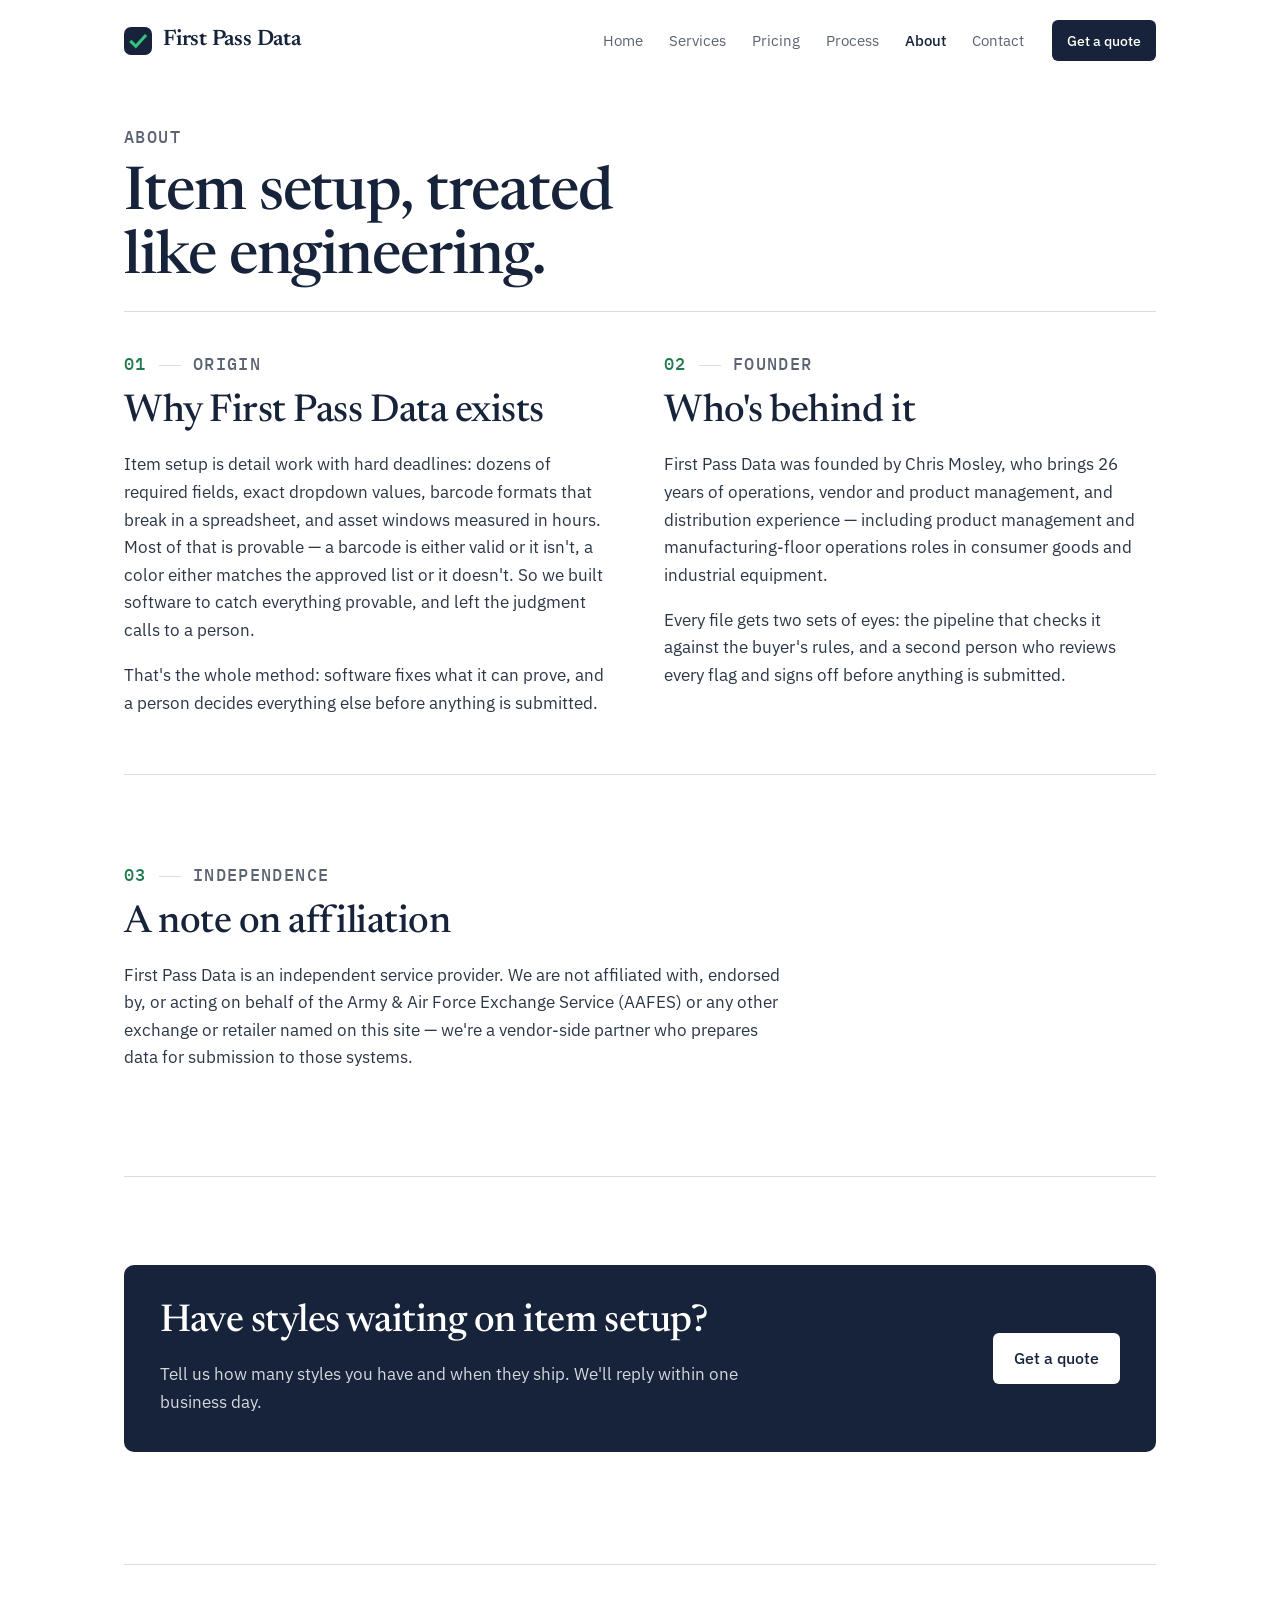
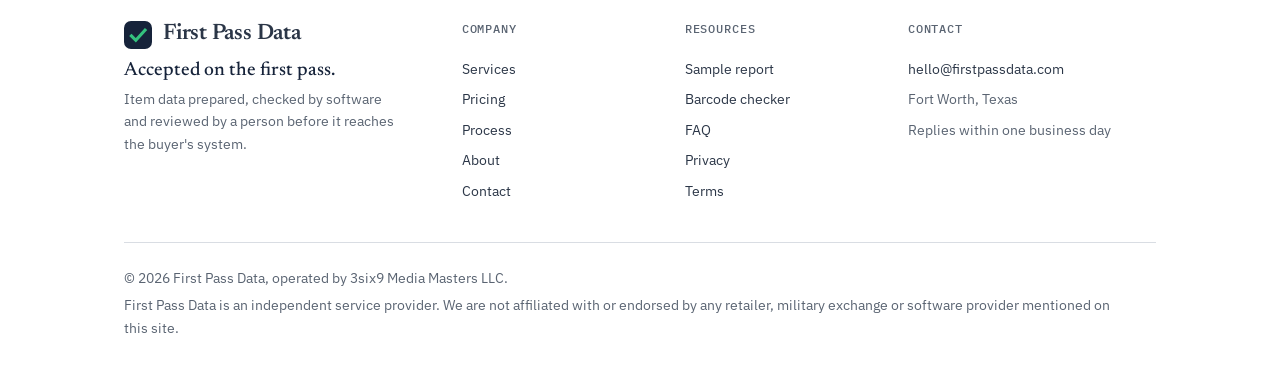
==== commit 0d1c37ae: "New logo: serif wordmark and squared check Wordmark set in Newsreader to match the headlines; sharpe" ====
--- a/about.html
+++ b/about.html
@@ -10,15 +10,15 @@
 <meta property="og:description" content="Item setup is detail work with hard deadlines. We treat it as an engineering problem.">
 <meta property="og:url" content="https://firstpassdata.com/about.html">
 <meta property="og:type" content="website">
-<meta property="og:image" content="https://firstpassdata.com/og-image.png">
+<meta property="og:image" content="https://firstpassdata.com/og-image.png?v=3">
 <meta property="og:image:width" content="1200">
 <meta property="og:image:height" content="630">
 <meta property="og:image:alt" content="First Pass Data: item setup that's accepted the first time.">
 <meta name="twitter:card" content="summary_large_image">
-<link rel="icon" href="data:image/svg+xml,<svg xmlns='http://www.w3.org/2000/svg' viewBox='0 0 32 32'><rect width='32' height='32' rx='6' fill='%2316233A'/><path d='M9 16.5l4.5 4.5L23 11' stroke='%2334C27E' stroke-width='3.2' fill='none' stroke-linecap='round' stroke-linejoin='round'/></svg>">
+<link rel="icon" href="data:image/svg+xml,<svg xmlns='http://www.w3.org/2000/svg' viewBox='0 0 32 32'><rect width='32' height='32' rx='8' fill='%2316233A'/><path d='M8.5 17l5 5L24 10.5' stroke='%2334C27E' stroke-width='3.6' fill='none' stroke-linecap='square'/></svg>">
 <link rel="preconnect" href="https://fonts.googleapis.com">
 <link rel="preconnect" href="https://fonts.gstatic.com" crossorigin>
-<link href="https://fonts.googleapis.com/css2?family=IBM+Plex+Mono:wght@400;500&family=IBM+Plex+Sans:wght@400;500;600&family=Newsreader:opsz,wght@6..72,400;6..72,500&display=swap" rel="stylesheet">
+<link href="https://fonts.googleapis.com/css2?family=IBM+Plex+Mono:wght@400;500&family=IBM+Plex+Sans:wght@400;500;600&family=Newsreader:opsz,wght@6..72,400;6..72,500;6..72,600&display=swap" rel="stylesheet">
 <link rel="stylesheet" href="style.css">
 </head>
 <body>
@@ -27,7 +27,7 @@
 
 <header class="site">
   <a class="logo" href="/" aria-label="First Pass Data home">
-    <svg viewBox="0 0 32 32" aria-hidden="true"><rect width="32" height="32" rx="6" fill="#16233A"/><path d="M9 16.5l4.5 4.5L23 11" stroke="#34C27E" stroke-width="3.2" fill="none" stroke-linecap="round" stroke-linejoin="round"/></svg>
+    <svg viewBox="0 0 32 32" aria-hidden="true"><rect class="tile" width="32" height="32" rx="8" fill="#16233A"/><path d="M8.5 17l5 5L24 10.5" stroke="#34C27E" stroke-width="3.6" fill="none" stroke-linecap="square"/></svg>
     First Pass Data
   </a>
   <nav class="primary" aria-label="Main">
@@ -93,7 +93,7 @@
   <div class="foot-grid">
     <div class="foot-brand">
       <a class="logo" href="/" aria-label="First Pass Data home">
-        <svg viewBox="0 0 32 32" aria-hidden="true"><rect width="32" height="32" rx="6" fill="#16233A"/><path d="M9 16.5l4.5 4.5L23 11" stroke="#34C27E" stroke-width="3.2" fill="none" stroke-linecap="round" stroke-linejoin="round"/></svg>
+        <svg viewBox="0 0 32 32" aria-hidden="true"><rect class="tile" width="32" height="32" rx="8" fill="#16233A"/><path d="M8.5 17l5 5L24 10.5" stroke="#34C27E" stroke-width="3.6" fill="none" stroke-linecap="square"/></svg>
         First Pass Data
       </a>
       <p class="tagline">Accepted on the first pass.</p>
--- a/style.css
+++ b/style.css
@@ -3,6 +3,7 @@
   --paper:#FFFFFF; --panel:#F3F5F7; --pass:#1F7A4D; --pass-bg:#E6F2EB;
   --flag:#9A5B0B; --flag-bg:#FBF0DC; --link:#1D4E89;
   --sans:"IBM Plex Sans",-apple-system,"Segoe UI",Roboto,Arial,sans-serif;
+  --tile:#16233A;
   --serif:"Newsreader","Iowan Old Style",Georgia,serif;
   --mono:"IBM Plex Mono",ui-monospace,Consolas,"Courier New",monospace;
   box-sizing:border-box;
@@ -13,13 +14,13 @@
   :root:not([data-theme="light"]){
     --ink:#E8EDF4; --text:#C9D1DC; --muted:#93A0B0; --rule:#2C3746;
     --paper:#0F1722; --panel:#162131; --pass:#5CC98F; --pass-bg:#16332A;
-    --flag:#E8B061; --flag-bg:#33291A; --link:#8DB8EA;
+    --flag:#E8B061; --flag-bg:#33291A; --link:#8DB8EA; --tile:#23385A;
   }
 }
 :root[data-theme="dark"]{
   --ink:#E8EDF4; --text:#C9D1DC; --muted:#93A0B0; --rule:#2C3746;
   --paper:#0F1722; --panel:#162131; --pass:#5CC98F; --pass-bg:#16332A;
-  --flag:#E8B061; --flag-bg:#33291A; --link:#8DB8EA;
+  --flag:#E8B061; --flag-bg:#33291A; --link:#8DB8EA; --tile:#23385A;
 }
 *,*::before,*::after{box-sizing:inherit}
 html{scroll-padding-top:64px}
@@ -33,8 +34,10 @@
 header.site{display:flex;justify-content:space-between;align-items:center;padding:20px 0;position:sticky;top:0;background:var(--paper);z-index:10;
   box-shadow:0 0 0 100vmax var(--paper),0 1px 0 100vmax var(--rule);clip-path:inset(0 -100vmax -1px);transition:padding .25s ease}
 header.site.scrolled{padding:12px 0}
-.logo{display:flex;align-items:center;gap:10px;color:var(--ink);text-decoration:none;font-weight:600;font-size:1.05rem}
-.logo svg{width:26px;height:26px;flex:none}
+.logo{display:flex;align-items:center;gap:11px;color:var(--ink);text-decoration:none;font:600 1.4rem/1 var(--serif);letter-spacing:-.01em}
+.logo svg{width:28px;height:28px;flex:none}
+/* the tile lifts a shade in dark mode so it doesn't sink into the page */
+.logo .tile{fill:var(--tile)}
 nav.primary{display:flex;align-items:center;gap:26px}
 nav.primary a{color:var(--muted);text-decoration:none;font-size:.95rem;transition:color .15s}
 nav.primary a:hover{color:var(--ink)}
